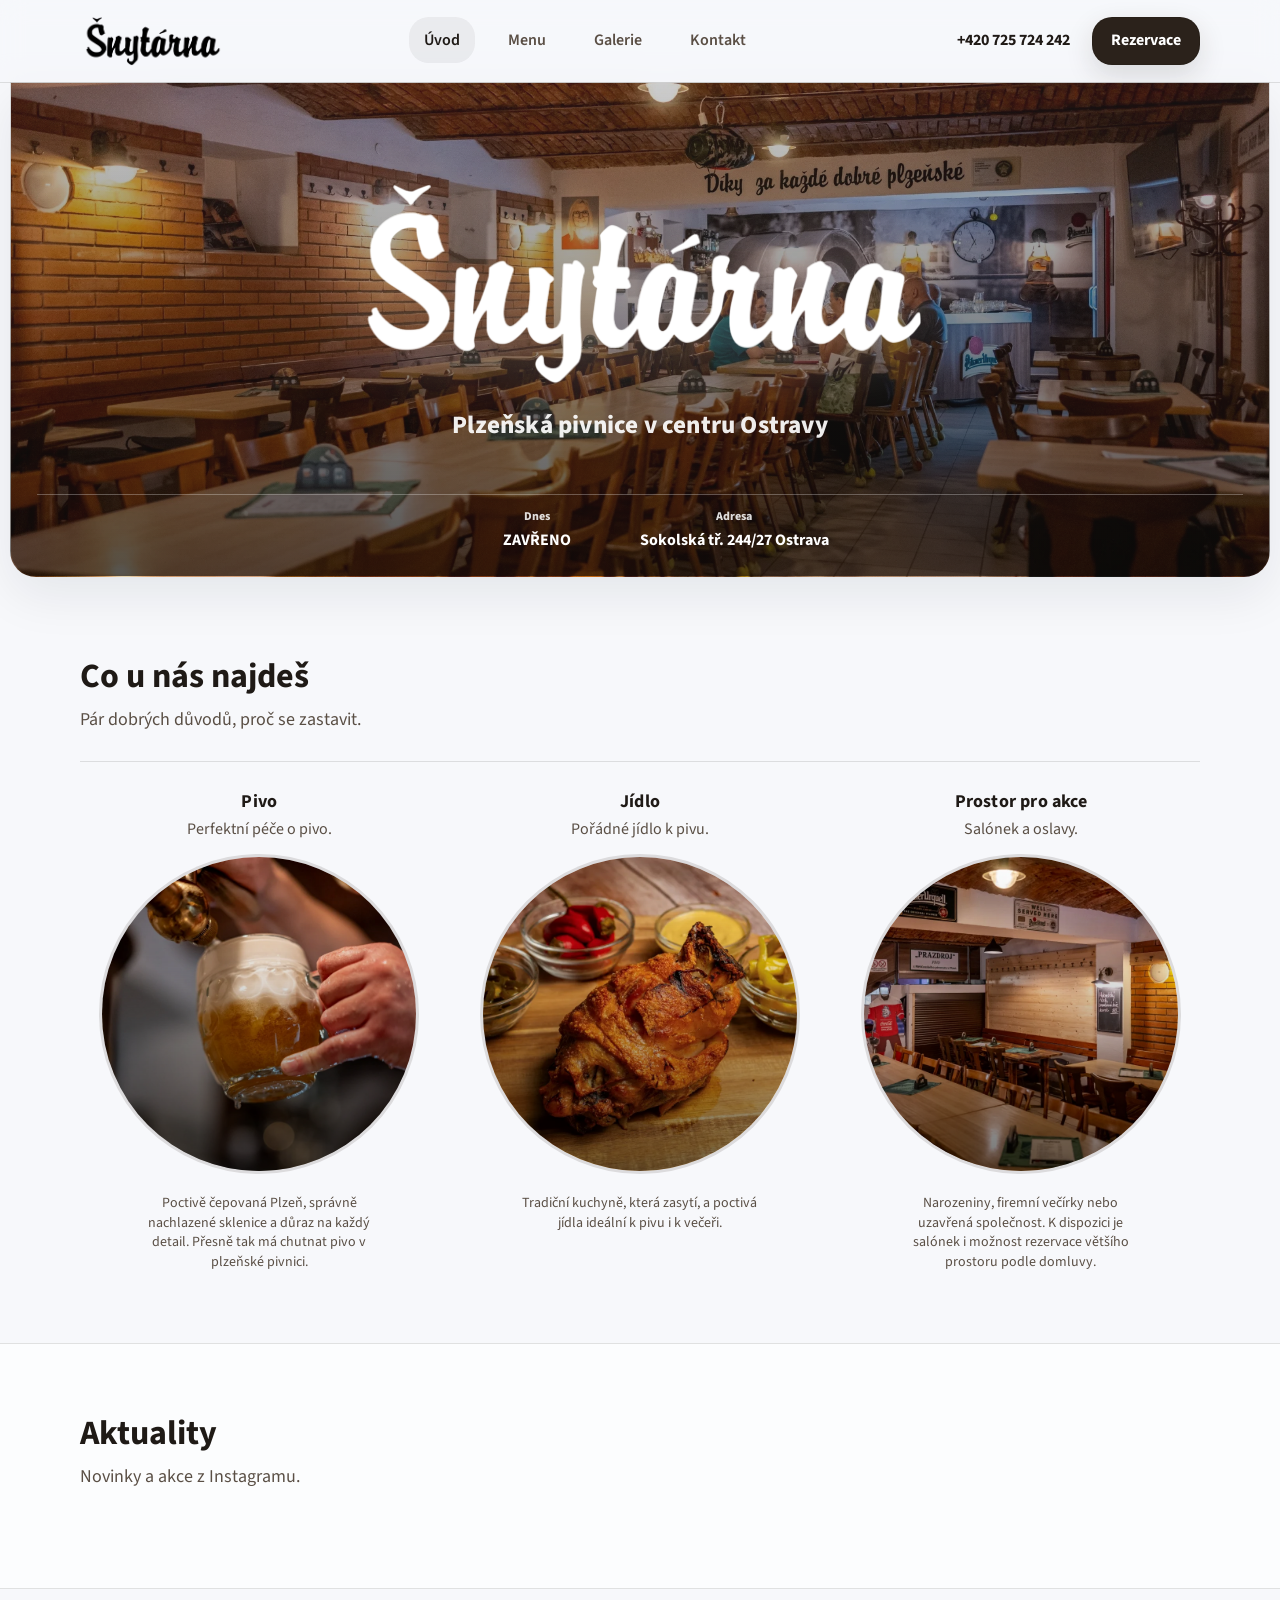
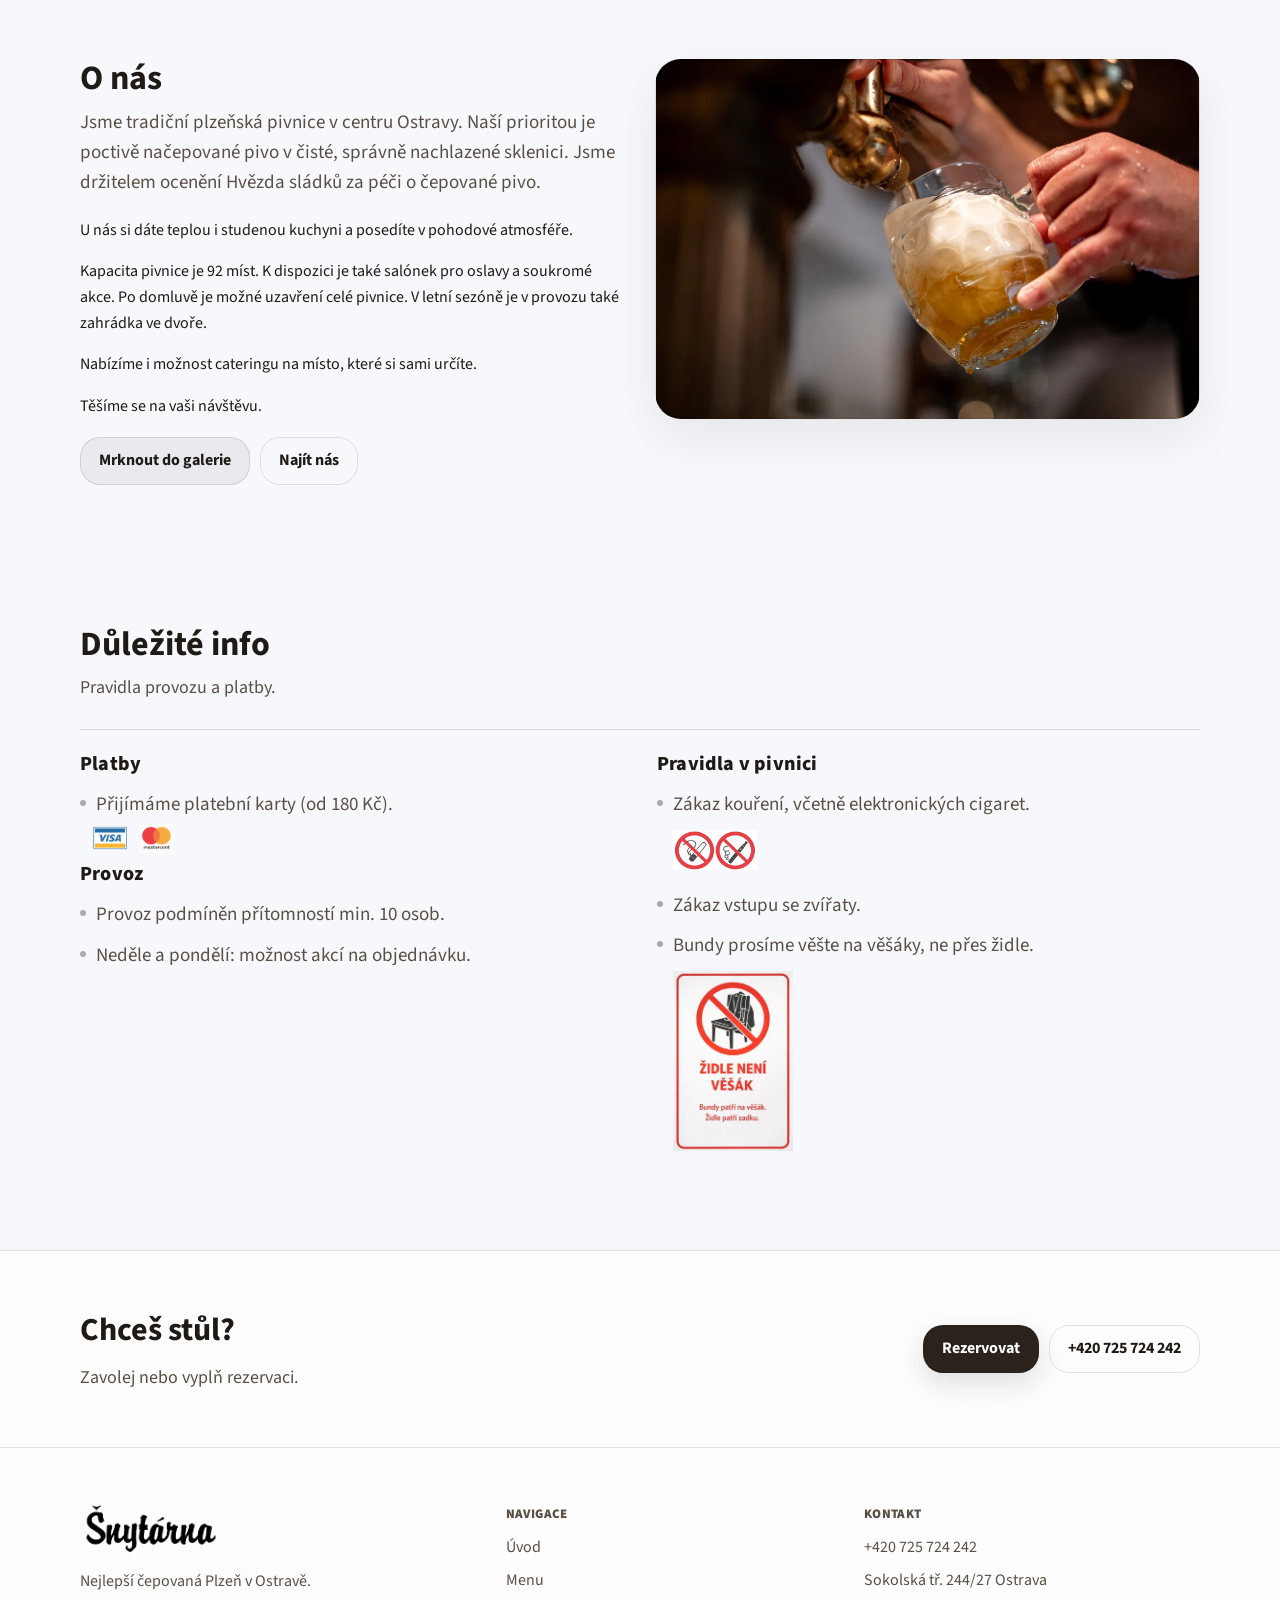
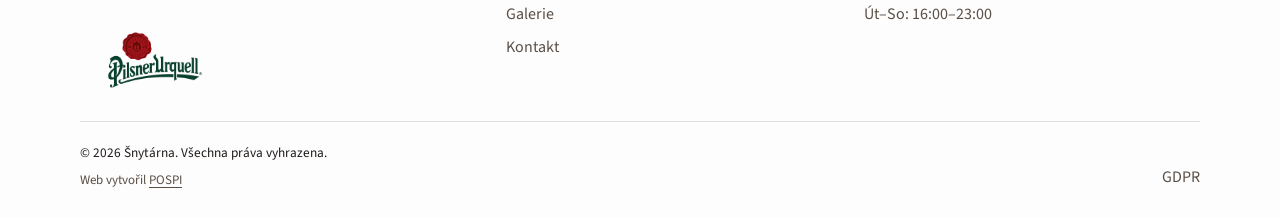
==== index.html @ 72933417 "first commit" ====
<!doctype html>
<html lang="cs">
  <head>
    <meta charset="utf-8" />
    <meta name="viewport" content="width=device-width, initial-scale=1" />

    <title>Šnytárna | Plzeňská pivnice v centru Ostravy</title>
    <meta
      name="description"
      content="Šnytárna – plzeňská pivnice v centru Ostravy. Poctivě načepovaná Plzeň, dobré jídlo, salónek a rezervace."
    />
    <meta name="author" content="Šnytárna" />
    <meta name="robots" content="index, follow" />
    <link rel="canonical" href="https://snytarna.cz/" />

    <meta property="og:type" content="website" />
    <meta property="og:locale" content="cs_CZ" />
    <meta
      property="og:title"
      content="Šnytárna | Plzeňská pivnice v centru Ostravy"
    />
    <meta
      property="og:description"
      content="Poctivě načepovaná Plzeň, dobré jídlo, salónek a rezervace. Najdeš nás v centru Ostravy."
    />
    <meta property="og:url" content="https://snytarna.cz/" />
    <meta property="og:site_name" content="Šnytárna" />
    <meta
      property="og:image"
      content="https://snytarna.cz/images/og-snytarna.jpg"
    />
    <meta property="og:image:width" content="1200" />
    <meta property="og:image:height" content="630" />
    <meta
      property="og:image:alt"
      content="Šnytárna – plzeňská pivnice v centru Ostravy"
    />

    <meta name="twitter:card" content="summary_large_image" />
    <meta
      name="twitter:title"
      content="Šnytárna | Plzeňská pivnice v centru Ostravy"
    />
    <meta
      name="twitter:description"
      content="Poctivě načepovaná Plzeň, dobré jídlo, salónek a rezervace v centru Ostravy."
    />
    <meta
      name="twitter:image"
      content="https://snytarna.cz/images/og-snytarna.jpg"
    />

    <script type="application/ld+json">
{
  "@context": "https://schema.org",
  "@type": "Restaurant",
  "name": "Šnytárna",
  "url": "https://snytarna.cz/",
  "image": "https://snytarna.cz/images/og-snytarna.jpg",
  "description": "Plzeňská pivnice v centru Ostravy. Perfektní péče o pivo, poctivá česká kuchyně a možnost rezervace.",
  "servesCuisine": ["Česká kuchyně", "Pivnice"],
  "priceRange": "$$",
  "telephone": "+420725724242",
  "address": {
    "@type": "PostalAddress",
    "streetAddress": "Sokolská třída 244/27",
    "addressLocality": "Ostrava",
    "postalCode": "702 00",
    "addressCountry": "CZ"
  },
  "geo": {
    "@type": "GeoCoordinates",
    "latitude": 49.83904393397254,
    "longitude": 18.29249892379089
  },
  "openingHoursSpecification": [
    {
      "@type": "OpeningHoursSpecification",
      "dayOfWeek": ["Tuesday","Wednesday","Thursday","Friday","Saturday"],
      "opens": "16:00",
      "closes": "23:00"
    }
  ],
  "acceptsReservations": true,
  "hasMenu": "https://snytarna.cz/menu.html",
  "sameAs": [
    "https://www.instagram.com/snytarna",
    "https://www.facebook.com/snytarna"
  ]
}
</script>


    <link rel="icon" type="image/x-icon" href="/favicon/favicon.ico" />
    <link
      rel="icon"
      type="image/png"
      sizes="16x16"
      href="/favicon/favicon-16x16.png"
    />
    <link
      rel="icon"
      type="image/png"
      sizes="32x32"
      href="/favicon/favicon-32x32.png"
    />
    <link
      rel="apple-touch-icon"
      sizes="180x180"
      href="/favicon/apple-touch-icon.png"
    />
    <link rel="manifest" href="/favicon/site.webmanifest" />

    <link
      rel="preload"
      as="image"
      href="/images/hero-768.webp"
      media="(max-width: 680px)"
      fetchpriority="high"
    />

    <link
      rel="preload"
      as="image"
      href="/images/hero-1920.webp"
      media="(min-width: 681px)"
      fetchpriority="high"
    />

    <link rel="stylesheet" href="/css/fonts.css" />
    <link rel="stylesheet" href="/css/icofont.min.css" />
    <link rel="stylesheet" href="styles.css" />
    <link rel="stylesheet" href="/css/responsive.css" />
    <script src="main.js" defer></script>
    <script src="js/opening-hours.js" defer></script>
  </head>

  <body>
    <a class="skip-link" href="#main">Přeskočit na obsah</a>

    <header class="site-header">
      <div class="container header-inner">
        <a class="brand" href="/" aria-label="Šnytárna - domů">
          <img
            src="images/snytarna-logo-nav.svg"
            alt="Šnytárna"
            loading="lazy"
            decoding="async"
          />
        </a>

        <nav class="nav" aria-label="Hlavní navigace">
          <button
            class="nav-toggle"
            type="button"
            aria-expanded="false"
            aria-controls="nav-menu"
            aria-label="Otevřít menu"
          >
            <span class="nav-toggle__bar" aria-hidden="true"></span>
            <span class="nav-toggle__bar" aria-hidden="true"></span>
            <span class="nav-toggle__bar" aria-hidden="true"></span>
          </button>

          <ul id="nav-menu" class="nav-list">
            <li>
              <a class="nav-link is-active" href="/" aria-current="page"
                >Úvod</a
              >
            </li>
            <li><a class="nav-link" href="/menu.html">Menu</a></li>
            <li><a class="nav-link" href="/galerie.html">Galerie</a></li>
            <li><a class="nav-link" href="/kontakt.html">Kontakt</a></li>
          </ul>
        </nav>
        <div class="nav-overlay" hidden></div>
        <div class="header-cta">
          <a
            class="cta-phone"
            href="tel:+420725724242"
            aria-label="Zavolat do Šnytárny"
          >
            +420 725 724 242
          </a>
          <a class="btn btn-primary" href="/kontakt.html#rezervace"
            >Rezervace</a
          >
        </div>
      </div>
    </header>

    <main id="main" class="menu-main">
      <section class="hero">
        <div class="hero-inner">
          <div class="hero-media" role="img" aria-label="Interiér Šnytárny">
            <div class="hero-card hero-card--center">
              <img
                class="hero-logo"
                src="images/logo-snytarna.svg"
                alt="Šnytárna"
                loading="eager"
                decoding="async"
              />

              <h1 class="hero-kicker hero-kicker--center">
                Plzeňská pivnice v centru Ostravy
              </h1>

              <div class="hero-meta hero-meta--center">
                <div class="meta-item">
                  <span class="meta-label">Dnes</span>
                  <span class="meta-value" id="opening-status">—</span>
                </div>
                <div class="meta-item">
                  <span class="meta-label">Adresa</span>
                  <span class="meta-value">Sokolská tř. 244/27 Ostrava</span>
                </div>
              </div>
            </div>
          </div>
        </div>
      </section>

      <section class="section">
        <div class="container">
          <div class="section-head">
            <h2 class="section-title">Co u nás najdeš</h2>
            <p class="section-desc">Pár dobrých důvodů, proč se zastavit.</p>
          </div>

          <div class="grid-3">
            <article class="feature">
              <h3 class="feature-title">Pivo</h3>
              <p class="feature-text">Perfektní péče o pivo.</p>

              <div
                class="feature-media feature-media--beer"
                role="img"
                aria-label="Pivo v Šnytárně"
              ></div>
              <p class="feature-detail">
                Poctivě čepovaná Plzeň, správně nachlazené sklenice a důraz na
                každý detail. Přesně tak má chutnat pivo v plzeňské pivnici.
              </p>
            </article>

            <article class="feature">
              <h3 class="feature-title">Jídlo</h3>
              <p class="feature-text">Pořádné jídlo k pivu.</p>

              <div
                class="feature-media feature-media--food"
                role="img"
                aria-label="Jídlo v Šnytárně"
              ></div>
              <p class="feature-detail">
                Tradiční kuchyně, která zasytí, a poctivá jídla ideální k pivu i
                k večeři.
              </p>
            </article>

            <article class="feature">
              <h3 class="feature-title">Prostor pro akce</h3>
              <p class="feature-text">Salónek a oslavy.</p>

              <div
                class="feature-media feature-media--events"
                role="img"
                aria-label="Interiér Šnytárny pro akce"
              ></div>
              <p class="feature-detail">
                Narozeniny, firemní večírky nebo uzavřená společnost. K
                dispozici je salónek i možnost rezervace většího prostoru podle
                domluvy.
              </p>
            </article>
          </div>
        </div>
      </section>

      <section class="section section-muted">
        <div class="container">
          <div class="section-head ig">
            <h2 class="section-title ig">Aktuality</h2>
            <p class="section-desc ig">Novinky a akce z Instagramu.</p>
          </div>
          <div class="social-wrap">
            <script src="https://elfsightcdn.com/platform.js" async></script>
            <div
              class="elfsight-app-2fe8c3b5-cd7c-43c2-b160-4e1067cf73a7"
              data-elfsight-app-lazy
            ></div>
          </div>
        </div>
      </section>

      <section class="section">
        <div class="container split">
          <div>
            <h2 class="section-title">O nás</h2>
            <p class="lead">
              Jsme tradiční plzeňská pivnice v centru Ostravy. Naší prioritou je
              poctivě načepované pivo v čisté, správně nachlazené sklenici. Jsme
              držitelem ocenění Hvězda sládků za péči o čepované pivo.
            </p>
            <p>
              U nás si dáte teplou i studenou kuchyni a posedíte v pohodové
              atmosféře.
            </p>
            <p>
              Kapacita pivnice je 92 míst. K dispozici je také salónek pro
              oslavy a soukromé akce. Po domluvě je možné uzavření celé pivnice.
              V letní sezóně je v provozu také zahrádka ve dvoře.
            </p>
            <p>Nabízíme i možnost cateringu na místo, které si sami určíte.</p>
            <p>Těšíme se na vaši návštěvu.</p>

            <div class="inline-actions">
              <a class="btn btn-secondary" href="/galerie.html"
                >Mrknout do galerie</a
              >
              <a class="btn btn-ghost" href="/kontakt.html">Najít nás</a>
            </div>
          </div>

          <div
            class="media-box"
            role="img"
            aria-label="Fotka výčepu nebo interiéru"
          ></div>
        </div>
      </section>

      <section class="section rules">
        <div class="container">
          <div class="section-head">
            <h2 class="section-title">Důležité info</h2>
            <p class="section-desc">Pravidla provozu a platby.</p>
          </div>

          <div class="rules-grid">
            <div class="rules-col">
              <h3 class="rules-title">Platby</h3>
              <ul class="rules-list">
                <li>Přijímáme platební karty (od 180 Kč).</li>
              </ul>
              <div class="rules-logos" aria-label="Loga">
                <img
                  src="images/visa.webp"
                  alt="Visa"
                  loading="lazy"
                  decoding="async"
                />
                <img
                  src="images/mastercard.webp"
                  alt="Mastercard"
                  loading="lazy"
                  decoding="async"
                />
              </div>
              <h3 class="rules-title">Provoz</h3>
              <ul class="rules-list">
                <li>Provoz podmíněn přítomností min. 10 osob.</li>
                <li>Neděle a pondělí: možnost akcí na objednávku.</li>
              </ul>
            </div>

            <div class="rules-col">
              <h3 class="rules-title">Pravidla v pivnici</h3>
              <ul class="rules-list">
                <li>Zákaz kouření, včetně elektronických cigaret.</li>
                <li class="koureni">
                  <img
                    src="images/koureni.webp"
                    alt="Kouření zakázáno"
                    loading="lazy"
                    decoding="async"
                  />
                </li>
                <li>Zákaz vstupu se zvířaty.</li>
                <li>Bundy prosíme věšte na věšáky, ne přes židle.</li>
                <li class="zidle">
                  <img
                    src="images/zidlevesak.webp"
                    alt="Zákaz věšení bund na židle"
                    class="zidle"
                    loading="lazy"
                    decoding="async"
                  />
                </li>
              </ul>
            </div>
          </div>
        </div>
      </section>

      <section class="cta-strip">
        <div class="container cta-inner">
          <div>
            <h2 class="cta-title">Chceš stůl?</h2>
            <p class="cta-text">Zavolej nebo vyplň rezervaci.</p>
          </div>
          <div class="cta-actions">
            <a class="btn btn-primary" href="/kontakt.html#rezervace"
              >Rezervovat</a
            >
            <a class="btn btn-ghost" href="tel:+420725724242"
              >+420 725 724 242</a
            >
          </div>
        </div>
      </section>
    </main>

    <footer class="site-footer">
  <div class="container footer-grid">
    <div>
      <img
        src="images/snytarna-logo-nav.svg"
        alt="Šnytárna logo"
        class="footer-logo"
        loading="lazy"
        decoding="async"
      />
      <p class="footer-text">Nejlepší čepovaná Plzeň v Ostravě.</p>
      <img
        src="images/pilsner.webp"
        alt="Pilsner Urquell"
        class="footer-pilsner"
        loading="lazy"
        decoding="async"
      />
    </div>

    <div>
      <h3 class="footer-title">Navigace</h3>
      <ul class="footer-links">
        <li><a href="/">Úvod</a></li>
        <li><a href="/menu.html">Menu</a></li>
        <li><a href="/galerie.html">Galerie</a></li>
        <li><a href="/kontakt.html">Kontakt</a></li>
      </ul>
    </div>

    <div>
      <h3 class="footer-title">Kontakt</h3>
      <ul class="footer-links">
        <li><a href="tel:+420725724242">+420 725 724 242</a></li>
        <li>Sokolská tř. 244/27 Ostrava</li>
        <li>Út–So: 16:00–23:00</li>
      </ul>
    </div>
  </div>

  <div class="container footer-bottom">
    <div class="footer-bottom-left">
      <small>© <span id="year"></span> Šnytárna. Všechna práva vyhrazena.</small>
      <small class="footer-credit">
        Web vytvořil
        <a href="https://pospiweb.cz" target="_blank" rel="noopener noreferrer">
          POSPI
        </a>
      </small>
    </div>
    <div class="footer-legal">
      <a href="/gdpr.html">GDPR</a>
    </div>
  </div>
</footer>

  </body>
</html>
---- css/fonts.css ----
/* =========================================================
   Source Sans 3 – local WOFF2
   ========================================================= */

/* Regular */
@font-face {
  font-family: "Source Sans 3";
  src: url("fonts/source-sans-3/SourceSans3-Regular.woff2") format("woff2");
  font-weight: 400;
  font-style: normal;
  font-display: swap;
}

/* Italic (regular italic) */
@font-face {
  font-family: "Source Sans 3";
  src: url("fonts/source-sans-3/SourceSans3-Italic.woff2") format("woff2");
  font-weight: 400;
  font-style: italic;
  font-display: swap;
}

/* Medium */
@font-face {
  font-family: "Source Sans 3";
  src: url("fonts/source-sans-3/SourceSans3-Medium.woff2") format("woff2");
  font-weight: 500;
  font-style: normal;
  font-display: swap;
}

/* SemiBold */
@font-face {
  font-family: "Source Sans 3";
  src: url("fonts/source-sans-3/SourceSans3-SemiBold.woff2") format("woff2");
  font-weight: 600;
  font-style: normal;
  font-display: swap;
}

/* Bold */
@font-face {
  font-family: "Source Sans 3";
  src: url("fonts/source-sans-3/SourceSans3-Bold.woff2") format("woff2");
  font-weight: 700;
  font-style: normal;
  font-display: swap;
}

/* ExtraBold */
@font-face {
  font-family: "Source Sans 3";
  src: url("fonts/source-sans-3/SourceSans3-ExtraBold.woff2") format("woff2");
  font-weight: 800;
  font-style: normal;
  font-display: swap;
}

/* Black */
@font-face {
  font-family: "Source Sans 3";
  src: url("fonts/source-sans-3/SourceSans3-Black.woff2") format("woff2");
  font-weight: 900;
  font-style: normal;
  font-display: swap;
}
---- styles.css ----
:root {
    --bg: #f7f8fb;
    --panel: #ffffff;
    --muted: #eef1f6;
    --text: #1f1a16;
    --subtext: #5a4f45;
    --line: rgba(31, 26, 22, .12);

    --accent: #2b221b;
    --accent-2: #b8832f;

    --radius: 18px;
    --radius-lg: 26px;

    --container: 1120px;
    --header-height: 82px;

    --shadow-soft: 0 18px 50px rgba(15, 23, 42, .08);
    --shadow-tiny: 0 10px 28px rgba(15, 23, 42, .06);

    --font-base: "Source Sans 3", system-ui, -apple-system, BlinkMacSystemFont, "Segoe UI", sans-serif;
}

* {
    box-sizing: border-box;
}

html, body {
    height: 100%;
}

html {
    scroll-padding-top: var(--header-height);
}

body {
    margin: 0;
    font-family: var(--font-base);

    background:

        var(--bg);
    color: var(--text);
    line-height: 1.6;
    padding-top: var(--header-height);
}

a {
    color: inherit;
    text-decoration: none;
}

a:hover {
    opacity: .9;
}

.container {
    width: min(var(--container), calc(100% - 40px));
    margin: 0 auto;
}

.skip-link {
    position: absolute;
    left: -999px;
    top: 10px;
    background: #fff;
    color: #000;
    padding: 8px 12px;
    border-radius: 10px;
    z-index: 999;
}

.skip-link:focus {
    left: 10px;
}


.site-header {
    position: fixed;
    top: 0;
    left: 0;
    right: 0;
    z-index: 50;
    background: rgba(247, 248, 251, .78);
    -webkit-backdrop-filter: blur(12px);
    backdrop-filter: blur(12px);
    border-bottom: 1px solid var(--line);
    transition: transform 520ms ease, box-shadow 520ms ease;
}

.site-header.is-hidden {
    transform: translateY(-100%);
}

.header-inner {
    display: flex;
    align-items: center;
    justify-content: space-between;
    padding: 16px 0;
    gap: 14px;
}

.brand {
    height: 50px;
    width: 144px;

}

.brand img {
    width: auto;
    height: 50px;
}

.nav {
    position: relative;
    display: flex;
    align-items: center;
    gap: 12px;
}

.nav-toggle {
    display: none;
    background: none;
    color: var(--text);
    border: none;
    padding: 8px;
    width: 42px;
    height: 42px;
    border-radius: 20px;
    align-items: center;
    justify-content: center;
    gap: 5px;
    flex-direction: column;
    cursor: pointer;
}

.nav-toggle__bar {
    width: 22px;
    height: 2px;
    background: var(--text);
    border-radius: 999px;
    display: block;
    transition: transform .2s ease, opacity .2s ease;
}


.nav-toggle[aria-expanded="true"] .nav-toggle__bar:nth-child(1) {
    transform: translateY(7px) rotate(45deg);
}

.nav-toggle[aria-expanded="true"] .nav-toggle__bar:nth-child(2) {
    opacity: 0;
}

.nav-toggle[aria-expanded="true"] .nav-toggle__bar:nth-child(3) {
    transform: translateY(-7px) rotate(-45deg);
}

.nav-list {
    display: flex;
    align-items: center;
    gap: 18px;
    list-style: none;
    padding: 0;
    margin: 0;
}

.nav-link {
    color: var(--subtext);
    font-weight: 600;
    padding: 12px 15px;
    border-radius: 20px;
    transition: all 0.3s ease-in-out;
}

.nav-link:hover {
    background: rgba(31, 26, 22, .05);
}

.nav-link.is-active {
    color: var(--text);
    background: rgba(31, 26, 22, .06);
}

.header-cta {
    display: flex;
    align-items: center;
    gap: 10px;
}

.cta-phone {
    font-weight: 700;
    padding: 10px 12px;
    color: var(--text);
}


.btn {
    display: inline-flex;
    align-items: center;
    justify-content: center;
    border-radius: 20px;
    padding: 10px 18px;
    font-weight: 700;
    border: 1px solid var(--line);
    background: rgba(255, 255, 255, .75);
}

.btn-primary {
    background: var(--accent);
    color: #fff;
    border-color: rgba(31, 26, 22, .22);
    box-shadow: 0 10px 28px rgba(31, 26, 22, .14);
    transition: all 0.2s ease-in-out;
    font-weight: 700;
}

.btn-primary:hover {
    background: #211a14;
}

.btn-secondary {
    background: rgba(15, 23, 42, .06);
}

.btn-ghost {
    background: transparent;
}

.nav-link:focus-visible,
.btn:focus-visible,
.nav-toggle:focus-visible,
.cta-phone:focus-visible {
    outline: 2px solid var(--accent);
    outline-offset: 2px;
    box-shadow: 0 0 0 4px rgba(184, 131, 47, .22);
}

.cta-phone:focus-visible {
    border-radius: 10px;
}


.hero {
    padding: 0px 10px 10px;
    max-width: 1920px;
    margin: auto;
}

.hero-inner {
    display: grid;
    grid-template-columns: 1fr;
    gap: 18px;
}

.hero-media {
    border-radius: 0 0 var(--radius-lg) var(--radius-lg);
    border: 1px solid var(--line);
    background:
        linear-gradient(to bottom, rgba(255, 255, 255, .08), rgba(31, 26, 22, .55)),
        image-set(
            url("images/hero-1920.webp") type("image/webp"),
            url("images/hero-1920.jpg") type("image/jpeg")
        ) center/cover no-repeat;
    min-height: clamp(360px, 55vh, 520px);
    box-shadow: var(--shadow-soft);
    overflow: hidden;
    position: relative;
}

.hero-media::before {
    content: "";
    position: absolute;
    inset: 0;
    background: linear-gradient(to bottom,
            rgba(0, 0, 0, .20),
            rgba(0, 0, 0, .35));
    pointer-events: none;
}


.hero-card--center {
    position: absolute;
    inset: 0;
    display: grid;
    place-content: center;
    text-align: center;
    padding: 26px;
    max-width: none;

    color: #fff;
}


.hero-logo {
    width: min(600px, 80vw);
    height: auto;
    margin: 0 auto 18px;
    filter: drop-shadow(0 16px 34px rgba(255, 255, 255, 0.266));
}


.hero-kicker--center {
    margin: 0;
    margin-bottom: 35px;
    font-size: 25px;
    font-weight: 800;
    letter-spacing: .2px;
    opacity: .92;
}


.hero-meta--center {
    position: absolute;
    left: 26px;
    right: 26px;
    bottom: 22px;

    display: flex;
    justify-content: center;
    gap: 18px;
    flex-wrap: wrap;

    border-top: 1px solid rgba(255, 255, 255, .28);
    padding-top: 12px;
}


.hero-meta--center .meta-item {
    min-width: 170px;
    text-align: center;
}

.meta-item {
    display: grid;
    gap: 2px;
}

.meta-label {
    font-size: 12px;
    font-weight: 800;
    opacity: .85;
}

.meta-value {
    font-weight: 700;
}


.section {
    padding: 70px 0;
}

.section-muted {
    background: rgba(255, 255, 255, .7);
    border-top: 1px solid var(--line);
    border-bottom: 1px solid var(--line);
}

.section-head {
    margin-bottom: 26px;
    max-width: 72ch;
}

.section-title {
    margin: 0 0 10px;
    font-size: 34px;
    line-height: 1.15;
}

.section-desc {
    margin: 0;
    color: var(--subtext);
    font-size: 18px;
}


.grid-3 {
    display: grid;
    grid-template-columns: repeat(3, 1fr);
    gap: 22px;
    padding-top: 8px;
    border-top: 1px solid var(--line);
}

.feature {
    padding-top: 18px;
}

.feature-title {
    margin: 0;
    font-size: 18px;
    letter-spacing: .2px;
    text-align: center;
}

.feature-text {
    margin: 0 auto;
    color: var(--subtext);
    font-size: 16px;
    max-width: 34ch;
    text-align: center;
}

.feature-media--beer {
    --img: url("/images/pece-nahled.webp");
}

.feature-media--food {
    --img: url("/images/koleno-nahled.webp");
}

.feature-media--events {
    --img: url("/images/zadni-nahled.webp");
}


.feature-media {
    position: relative;
    aspect-ratio: 1 / 1;

    width: 100%;
    max-width: 320px;
    margin: auto;

    border-radius: 999px;
    overflow: hidden;

    border: 3px solid rgba(31, 26, 22, .14);
    background: rgba(255, 255, 255, .55);
    margin-top: 12px;
}


.feature-media::before {
    content: "";
    position: absolute;
    inset: 0;
    background-image: var(--img);
    background-size: cover;
    background-position: center;
    transform: scale(1);
    transition: transform 320ms ease;
    will-change: transform;
}


.feature-media::after {
    content: "";
    position: absolute;
    inset: 0;
    background: linear-gradient(to top,
            rgba(0, 0, 0, .55),
            rgba(0, 0, 0, .10) 65%,
            rgba(0, 0, 0, 0));
    pointer-events: none;
}


.feature-media:hover {
    opacity: 1;
}


.feature-detail {
    max-width: 240px;
    margin: 20px auto 0;
    font-size: 14px;
    line-height: 1.4;
    color: var(--subtext);
    text-align: center;
}


.feature:hover .feature-media::before {
    transform: scale(1.08);
}


.feature:focus-within .feature-media::before {
    transform: scale(1.08);
}





.social-wrap {
    max-width: 860px;

    margin: 22px auto 0;
}


.split {
    display: grid;
    grid-template-columns: 1fr 1fr;
    gap: 30px;
    align-items: start;
}

.lead {
    color: var(--subtext);
    font-size: 19px;
    margin-top: 10px;
}

.inline-actions {
    display: flex;
    gap: 10px;
    flex-wrap: wrap;
    margin-top: 18px;
}

.media-box {
    border-radius: var(--radius-lg);
    border: 1px solid var(--line);
    background:

        url("images/cepovani-onas.webp") center/cover no-repeat;
    min-height: 360px;
    box-shadow: var(--shadow-soft);
}


/* =========================
   RULES / IMPORTANT INFO
========================= */

.rules .section-head {
    max-width: 72ch;
}

.rules-grid {
    display: grid;
    grid-template-columns: 1fr 1fr;
    gap: 34px;
    padding-top: 18px;
    border-top: 1px solid var(--line);
}

.rules-title {
    margin: 0 0 10px;
    font-size: 20px;
    font-weight: 800;
    letter-spacing: .2px;
}

.rules-list {
    list-style: none;
    padding: 0;
    margin: 0 0 18px;
    display: grid;
    gap: 10px;
}

.rules-list li {
    color: var(--subtext);
    line-height: 1.6;
    padding-left: 16px;
    position: relative;
    font-size: 19px;
}

.rules-list li::before {
    content: "";
    width: 6px;
    height: 6px;
    border-radius: 999px;
    background: rgba(31, 26, 22, .35);
    position: absolute;
    left: 0;
    top: 10px;
}

.rules-logos {
    display: flex;
    gap: 10px;
    align-items: center;
    flex-wrap: wrap;
    margin-top: -20px;
    margin-left: 10px;
}

.rules-logos img {
    height: 40px;
    width: auto;
    opacity: .85;
}

.rules-list li.koureni::before,
.rules-list li.zidle::before {
    content: none;
}

.koureni img {
    height: 40px;
    width: auto;
    opacity: .85;
}

.zidle img {
    height: 180px;
    width: auto;
    opacity: .85;
}


.cta-strip {
    padding: 54px 0;
    border-top: 1px solid var(--line);
    background: rgba(255, 255, 255, .75);
}

.cta-inner {
    display: flex;
    align-items: center;
    justify-content: space-between;
    gap: 16px;
    flex-wrap: wrap;
}

.cta-title {
    margin: 0 0 8px;
    font-size: 32px;
}

.cta-text {
    margin: 0;
    color: var(--subtext);
    font-size: 18px;
}

.cta-actions {
    display: flex;
    gap: 10px;
    flex-wrap: wrap;
}


.site-footer {
    padding: 56px 0 28px;
    border-top: 1px solid var(--line);
    background: rgba(255, 255, 255, .75);
}

.footer-grid {
    display: grid;
    grid-template-columns: 1.2fr 1fr 1fr;
    gap: 22px;
}

.footer-text {
    margin: 8px 0 0;
    color: var(--subtext);
}

.footer-logo {
    width: 140px;
    height: auto;
}

.footer-pilsner {
    width: 150px;
    height: auto;
    margin-top: 12px;
}

.footer-title {
    margin: 0 0 10px;
    font-size: 13px;
    color: var(--subtext);
    font-weight: 900;
    letter-spacing: .4px;
    text-transform: uppercase;
}

.footer-links {
    list-style: none;
    padding: 0;
    margin: 0;
    display: grid;
    gap: 8px;
    color: var(--subtext);
}

.footer-links a {
    color: var(--subtext);
}

.footer-links a:hover {
    color: var(--text);
}

.footer-bottom {
    display: flex;
    justify-content: space-between;
    align-items: flex-end;
    gap: 16px;
    flex-wrap: wrap;
    border-top: 1px solid var(--line);
    padding-top: 20px;
}

.footer-bottom-left {
    display: flex;
    flex-direction: column;
    gap: 6px;
}

.footer-credit {
    font-size: 13px;
    color: var(--subtext);
}

.footer-credit a {
    color: var(--subtext);
    text-decoration: underline;
    text-underline-offset: 3px;
    transition: all 0.2s ease-in-out;
}

.footer-credit a:hover {
    color: var(--text);
    text-decoration: dotted underline;
}

.footer-legal {
    display: flex;
    gap: 12px;
}

.footer-legal a {
    color: var(--subtext);
}

/* =========================
   MENU PAGE (layout)
========================= */

.menu-hero {
    padding: 44px 0 10px;
}

.menu-kicker {
    margin: 0 0 10px;
    color: var(--subtext);
    font-weight: 600;
}

.menu-title {
    margin: 0;
    font-size: clamp(42px, 5vw, 64px);
    line-height: 1.05;
    color: var(--text);
    letter-spacing: -0.02em;

}


.menu-section {
    padding: 44px 0;
}

.menu-section-head {
    margin-bottom: 18px;
    padding-bottom: 12px;
    border-bottom: 1px solid var(--line);
}

.menu-section-title {
    margin: 0;
    font-size: 28px;
    line-height: 1.15;
}


.food-grid {
    display: grid;
    grid-template-columns: repeat(2, minmax(0, 1fr));
    gap: 18px 28px;
    margin-top: 18px;
}

.food-item {
    display: grid;
    grid-template-columns: 80px 1fr;
    gap: 14px;
    align-items: start;
    padding: 10px 0;
    border-bottom: 1px dashed rgba(15, 23, 42, .18);
}

.food-item--no-thumb {
    grid-template-columns: 1fr;
}

.food-item--no-thumb .food-topline {
    grid-template-columns: auto 1fr auto;
}

.food-thumb {
    width: 80px;
    height: 80px;
    border-radius: 999px;
    object-fit: cover;
    border: 1px solid var(--line);
    background: rgba(15, 23, 42, .06);
}

.food-topline {
    display: grid;
    grid-template-columns: auto 1fr auto;
    gap: 8px 12px;
    align-items: start;
}

.food-text {
    min-width: 0;
}

.food-title {
    margin: 0;
    font-size: 16px;
    font-weight: 700;
    line-height: 1.25;
}

.food-ings {
    margin: 4px 0 0;
    font-size: 14px;
    line-height: 1.35;
    color: var(--subtext);
    font-style: italic;
}

.food-weight {
    color: var(--subtext);
    font-weight: 500;
    white-space: nowrap;
}

.food-price {
    font-weight: 800;
    white-space: nowrap;
}

.food-price,
.drink-price {
    color: var(--accent);
}


.drink-list {
    list-style: none;
    padding: 0;
    margin: 18px 0 0;
    display: grid;
    gap: 10px;
}

.drink-row {
    display: flex;
    justify-content: space-between;
    align-items: baseline;
    gap: 12px;
    padding: 10px 0;
    border-bottom: 1px dashed rgba(15, 23, 42, .18);
}

.drink-name {
    font-weight: 600;
    min-width: 0;
}

.drink-price {
    font-weight: 800;
    white-space: nowrap;
}

/* =========================
   CONTACT PAGE
========================= */

.contact-hero {
    padding: 56px 0 26px;
}

.contact-kicker {
    margin: 0 0 10px;
    color: var(--subtext);
    font-weight: 600;
}

.contact-page-title {
    margin: 0;
    font-size: clamp(40px, 5vw, 64px);
    line-height: 1.05;
    letter-spacing: -0.02em;
}

.contact-quick {
    margin-top: 16px;
    display: flex;
    gap: 12px;
    flex-wrap: wrap;
    align-items: center;
    color: var(--subtext);
}

.contact-quick-link {
    color: var(--text);
    text-decoration: underline;
    text-underline-offset: 3px;
    text-decoration-thickness: 1px;
}

.contact-sep {
    opacity: .6;
}

.contact-main {
    padding: 26px 0 56px;
}

.contact-grid {
    display: flex;
    justify-content: center;
    align-items: flex-start;
    gap: 70px;

    flex-wrap: wrap;

}


.contact-block {
    padding-top: 10px;
    flex: 0 1 520px;

    max-width: 520px;
}

.contact-h2 {
    margin: 0;
    font-size: 26px;
    line-height: 1.2;
    letter-spacing: -0.01em;
    font-weight: 700;
}

.contact-h2--center {
    text-align: center;
}

.contact-rule {
    height: 1px;
    width: 100%;
    background: var(--line);
    margin: 14px 0 18px;
}

.hours-list {
    margin: 0;
    padding: 0;
    max-width: 480px;
}

.hours-row {
    display: grid;
    grid-template-columns: 1fr auto;
    gap: 14px;
    padding: 10px 0;
    border-bottom: 1px dashed rgba(31, 26, 22, .14);
}

.hours-row dt {
    font-weight: 600;
    color: var(--text);
}

.hours-row dd {
    margin: 0;
    font-weight: 700;
    color: var(--text);
    white-space: nowrap;
}

.hours-note {
    font-weight: 600;
    color: var(--subtext);
    white-space: normal;
}

.contact-muted {
    margin: 14px 0 0;
    color: var(--subtext);
}

.contact-lines p {
    margin: 0 0 10px;
    color: var(--text);
}

.contact-link {
    color: var(--text);
    text-decoration: underline;
    text-underline-offset: 3px;
    text-decoration-thickness: 1px;
}

.contact-actions {
    display: flex;
    gap: 10px;
    flex-wrap: wrap;
    margin-top: 16px;
}

.contact-social {
    margin-top: 16px;
    display: flex;
    gap: 18px;
    flex-wrap: wrap;
    align-items: center;
}

.social-link {
    display: inline-flex;
    align-items: center;
    gap: 6px;
    color: var(--subtext);
    text-decoration: none;
    font-size: 15px;
}

.social-link i {
    font-size: 17px;
    line-height: 1;
}

.social-link:hover {
    color: var(--text);
}


.reservation-section {
    padding: 70px 0;
    border-top: 1px solid var(--line);
}

.contact-subtitle {
    margin: 10px auto 0;
    max-width: 70ch;
    text-align: center;
    color: var(--subtext);
}

.reservation-form {
    margin-top: 26px;
}

.form-grid {
    display: grid;
    grid-template-columns: repeat(2, minmax(0, 1fr));
    gap: 16px 18px;
    padding-top: 18px;
    border-top: 1px solid var(--line);
}

.field {
    display: grid;
    gap: 8px;
    min-width: 0;
}

.field--span {
    grid-column: 1 / -1;
}

.field label {
    font-weight: 600;
    color: var(--text);
}

.field input,
.field textarea,
.field select {
    width: 100%;
    font: inherit;
    color: var(--text);
    padding: 12px 12px;
    border-radius: 14px;
    border: 1px solid rgba(31, 26, 22, .18);
    background: rgba(255, 255, 255, .75);
    outline: none;
}

.field input[type="date"] {
    width: 100%;
    max-width: 100%;
    box-sizing: border-box;

    /* iOS/Safari: donuť ho být “textovější” */
    -webkit-appearance: none;
    appearance: none;

    /* zarovná výšku s ostatními */
    height: 50px;
    line-height: 1.2;

    /* aby se vnitřní UI nerozjelo */
    padding-right: 12px;
}

.field textarea {
    resize: vertical;
    min-height: 110px;
}

.field input:focus,
.field textarea:focus,
.field select:focus {
    border-color: rgba(31, 26, 22, .35);
    box-shadow: 0 0 0 4px rgba(184, 131, 47, .12);
}

.field select {
    -webkit-appearance: none;
    -moz-appearance: none;
    appearance: none;

    background-image:
        linear-gradient(45deg, transparent 50%, rgba(31, 26, 22, .6) 50%),
        linear-gradient(135deg, rgba(31, 26, 22, .6) 50%, transparent 50%);
    background-position:
        calc(100% - 18px) calc(50% - 3px),
        calc(100% - 13px) calc(50% - 3px);
    background-size: 5px 5px;
    background-repeat: no-repeat;

    cursor: pointer;
}

.field select:disabled,
.field select option:disabled {
    color: var(--subtext);
}

.field select option[value=""] {
    color: var(--subtext);
}


.hp {
    position: absolute;
    left: -9999px;
    width: 1px;
    height: 1px;
    overflow: hidden;
}

.form-actions {
    display: flex;
    gap: 10px;
    flex-wrap: wrap;
    margin-top: 18px;
    align-items: stretch;
    font-size: 15px;
}

.btn#reservationSubmit {
    cursor: pointer;
}

.form-footnote {
    margin: 14px 0 0;
    color: var(--subtext);
    font-size: 14px;
}

.form-message {
    margin: 14px 0 0;
    padding: 10px 12px;
    border-radius: 12px;
    font-weight: 600;
}

.form-message--error {
    background: rgba(180, 35, 24, .08);
    border: 1px solid rgba(180, 35, 24, .18);
}

.form-message--success {
    background: rgba(20, 120, 60, .08);
    border: 1px solid rgba(20, 120, 60, .18);
}



.map-section {
    padding: 56px 0 0;
    border-top: 1px solid var(--line);
}

.map-head {
    padding-bottom: 18px;
}

.map-embed {
    border-top: 1px solid var(--line);
}

.map-embed iframe {
    width: 100%;
    height: 420px;
    border: 0;
    display: block;
}



/* =========================
   GALLERY
========================= */

.gallery-hero {
    padding: 56px 0 22px;
}

.gallery-kicker {
    margin: 0 0 10px;
    color: var(--subtext);
    font-weight: 600;
}

.gallery-title {
    margin: 0;
    font-size: clamp(40px, 5vw, 64px);
    line-height: 1.05;
    letter-spacing: -0.02em;
}

.gallery-lead {
    margin: 14px 0 0;
    max-width: 70ch;
    color: var(--subtext);
    line-height: 1.65;
}

.gallery-section {
    padding: 22px 0 70px;
}


.gallery-masonry {
    column-count: 3;
    column-gap: 18px;
}


.g-item {
    width: 100%;
    display: inline-block;
    margin: 0 0 18px;
    padding: 0;
    border: none;
    background: transparent;
    cursor: pointer;
}

.g-item img {
    width: 100%;
    height: auto;
    display: block;
    border-radius: 18px;
    border: 1px solid rgba(31, 26, 22, .10);
    box-shadow: 0 12px 30px rgba(0, 0, 0, .06);
    transition: transform 280ms ease, box-shadow 280ms ease;
}

.g-item:hover img {
    transform: scale(1.01);
    box-shadow: 0 18px 50px rgba(0, 0, 0, .10);
}

.gallery-cta {
    margin-top: 34px;
    padding-top: 26px;
    border-top: 1px solid var(--line);
    text-align: center;
}

.gallery-cta-text {
    margin: 0;
    color: var(--text);
    font-weight: 600;
}

.gallery-cta-actions {
    margin-top: 14px;
    display: flex;
    gap: 10px;
    justify-content: center;
    flex-wrap: wrap;
}

/* =========================
   LIGHTBOX
========================= */

.lightbox {
    position: fixed;
    inset: 0;
    background: rgba(31, 26, 22, .72);
    -webkit-backdrop-filter: blur(6px);
    backdrop-filter: blur(6px);
    display: none;
    place-items: center;
    z-index: 2000;
    padding: 18px;
}

.lightbox.is-open {
    display: grid;
}

.lb-img {
    max-width: min(1100px, 92vw);
    max-height: 86vh;
    border-radius: 18px;
    box-shadow: 0 24px 80px rgba(0, 0, 0, .35);
    border: 1px solid rgba(255, 255, 255, .12);
}

.lb-close,
.lb-prev,
.lb-next {
    position: absolute;
    border: none;
    background: rgba(255, 255, 255, .10);
    color: #fff;
    width: 44px;
    height: 44px;
    border-radius: 999px;
    cursor: pointer;
    display: grid;
    place-items: center;
    font-size: 26px;
    line-height: 1;
    transition: background .2s ease, transform .2s ease;
}

.lb-close:hover,
.lb-prev:hover,
.lb-next:hover {
    background: rgba(255, 255, 255, .18);
    transform: scale(1.03);
}

.lb-close {
    top: 16px;
    right: 16px;
    font-size: 30px;
}

.lb-prev {
    left: 16px;
    top: 50%;
    transform: translateY(-50%);
}

.lb-next {
    right: 16px;
    top: 50%;
    transform: translateY(-50%);
}

/* ===== 404 PAGE ===== */

.error-page{
  display: flex;
  min-height: 100vh;
  background: linear-gradient(
    to bottom,
    rgba(255,255,255,.05),
    rgba(31,26,22,.05)
  );
}

.error-404{
  flex: 1;
  display: flex;
  align-items: center;
  justify-content: center;
  padding: 40px 20px;
  text-align: center;
}

.error-inner{
  max-width: 720px;
}

.error-code{
  font-size: clamp(80px, 14vw, 160px);
  font-weight: 900;
  letter-spacing: -0.03em;
  color: rgba(31,26,22,.08);
  line-height: 1;
  margin-bottom: 10px;
}

.error-title{
  font-size: clamp(28px, 5vw, 40px);
  margin-bottom: 16px;
}

.error-text{
  font-size: 18px;
  color: var(--subtext);
  margin-bottom: 28px;
  line-height: 1.6;
}

.error-actions{
  display: flex;
  justify-content: center;
  gap: 14px;
  flex-wrap: wrap;
}

/* GDPR / legal page  */

.legal {
  padding: 44px 0 64px;
}

.legal-container {
  max-width: 980px;
}

.legal-head {
  margin-bottom: 26px;
}

.legal-kicker {
  margin: 0 0 10px;
  color: var(--subtext);
  font-weight: 700;
  letter-spacing: 0.02em;
  text-transform: uppercase;
  font-size: 13px;
}

.legal-title {
  margin: 0;
  font-size: clamp(34px, 3.6vw, 56px);
  line-height: 1.05;
  letter-spacing: -0.03em;
}

.legal-lead {
  margin: 12px 0 0;
  max-width: 70ch;
  color: var(--subtext);
  font-size: 17px;
  line-height: 1.7;
}

.legal-card {
  margin-top: 16px;
  padding: 18px 18px;
  border-radius: 18px;
  border: 1px solid var(--line);
  background: rgba(255, 255, 255, 0.7);
  box-shadow: var(--shadow-tiny);
}

.legal-card h2 {
  margin: 0 0 10px;
  font-size: 20px;
  letter-spacing: -0.01em;
}

.legal-card p {
  margin: 10px 0;
  color: var(--text);
  line-height: 1.75;
}

.legal-list {
  margin: 10px 0 0;
  padding-left: 18px;
}

.legal-list li {
  margin: 6px 0;
  color: var(--text);
  line-height: 1.7;
}

.legal-note {
  color: var(--subtext);
  font-size: 15px;
}

.legal-foot {
  margin-top: 26px;
  padding-top: 18px;
  border-top: 1px solid var(--line);
  display: flex;
  justify-content: space-between;
  gap: 14px;
  flex-wrap: wrap;
  align-items: center;
}

.legal-back {
  color: var(--text);
  text-decoration: underline;
  text-underline-offset: 3px;
  text-decoration-thickness: 1px;
  font-weight: 700;
}

.legal-updated {
  margin: 0;
  color: var(--subtext);
  font-size: 14px;
}
---- css/responsive.css ----
@media (max-width: 980px) {
    .container {
        width: min(var(--container), calc(100% - 64px));
    }

    .rules-grid {
        grid-template-columns: 1fr;
        gap: 22px;
    }

    .grid-3 {
        grid-template-columns: repeat(2, 1fr);
        gap: 22px;
    }

    .split {
        grid-template-columns: 1fr;
    }

    .footer-grid {
        grid-template-columns: repeat(2, 1fr);
    }

    .contact-grid {
        gap: 34px;
    }

    .contact-block {
        flex-basis: 100%;
        max-width: 680px;

    }

    .gallery-masonry {
        column-count: 2;
    }
}

@media (max-width: 900px) {
    .nav-toggle {
        display: inline-flex;
    }

    .nav-list {
        position: fixed;
        top: var(--header-height);
        left: 50%;
        transform: translateX(-50%) translateY(-10px);
        opacity: 0;
        pointer-events: none;
        display: block;
        width: min(360px, calc(100vw - 32px));
        padding: 12px;
        border-radius: 18px;
        border: 1px solid var(--line);
        background: rgba(255, 255, 255, .96);
        box-shadow: 0 18px 50px rgba(0, 0, 0, .14);
        text-align: center;
        z-index: 999;

        transition: opacity .18s ease, transform .18s ease;
    }

    .nav-list.is-open {
        opacity: 1;
        pointer-events: auto;
        transform: translateX(-50%) translateY(0);
        display: block;
    }

    .nav-overlay {
        position: fixed;
        inset: 0;
        background: rgba(31, 26, 22, .30);
        z-index: 998;
    }

    .nav-overlay[hidden] {
        display: none;
    }


    .nav-link {
        display: block;
        padding: 12px 14px;
        border-radius: 12px;
    }

    .nav-link:hover {
        background: rgba(31, 26, 22, .06);
    }

    .nav-link.is-active {
        background: rgba(31, 26, 22, .10);
        border: 1px solid rgba(31, 26, 22, .14);
    }

    .food-grid {
        grid-template-columns: 1fr;
    }

    .social-wrap {
        max-width: 100%;
        border-radius: 16px;
    }
}

@media (max-width: 680px) {
    :root {
        --header-height: 72px;
    }

    .container {
        width: min(var(--container), calc(100% - 36px));
    }



    .hero-meta--center {
        left: 18px;
        right: 18px;
        bottom: 16px;
    }

    .hero-meta--center .meta-item {
        min-width: 140px;
    }

    .header-cta {
        display: none;
    }

    .grid-3 {
        grid-template-columns: 1fr;

        justify-items: center;

    }

    .grid-3 .feature {
        width: min(420px, 70vw);

    }

    .feature-media__overlay {
        font-size: 16px;
    }

    .social-wrap {
        max-width: 350px;
    }

    .footer-grid {
        grid-template-columns: 1fr;
    }

    .hero-card {
        padding: 18px;
        max-width: 100%;
    }

    .form-grid {
        grid-template-columns: 1fr;
    }

    .map-embed iframe {
        height: 340px;
    }

    .hero-media {
        min-height: 65vh;
        background:
            linear-gradient(to bottom, rgba(255, 255, 255, .10), rgba(15, 23, 42, .45)),
            image-set(
                url(../images/hero-768.webp) type("image/webp"),
                url(../images/hero-768.jpg) type("image/jpeg")
            ) center / cover no-repeat;
    }

    .hero-card {
        padding-top: 0;
    }

    .gallery-masonry {
        column-count: 1;
    }

    .g-item img {
        border-radius: 16px;
    }

    .lb-prev, .lb-next {
        display: none;
    }

    .legal {
        padding: 34px 0 52px;
    }

    .legal-card {
        padding: 16px 14px;
        border-radius: 16px;
    }

    .legal-card h2 {
        font-size: 18px;
    }
}
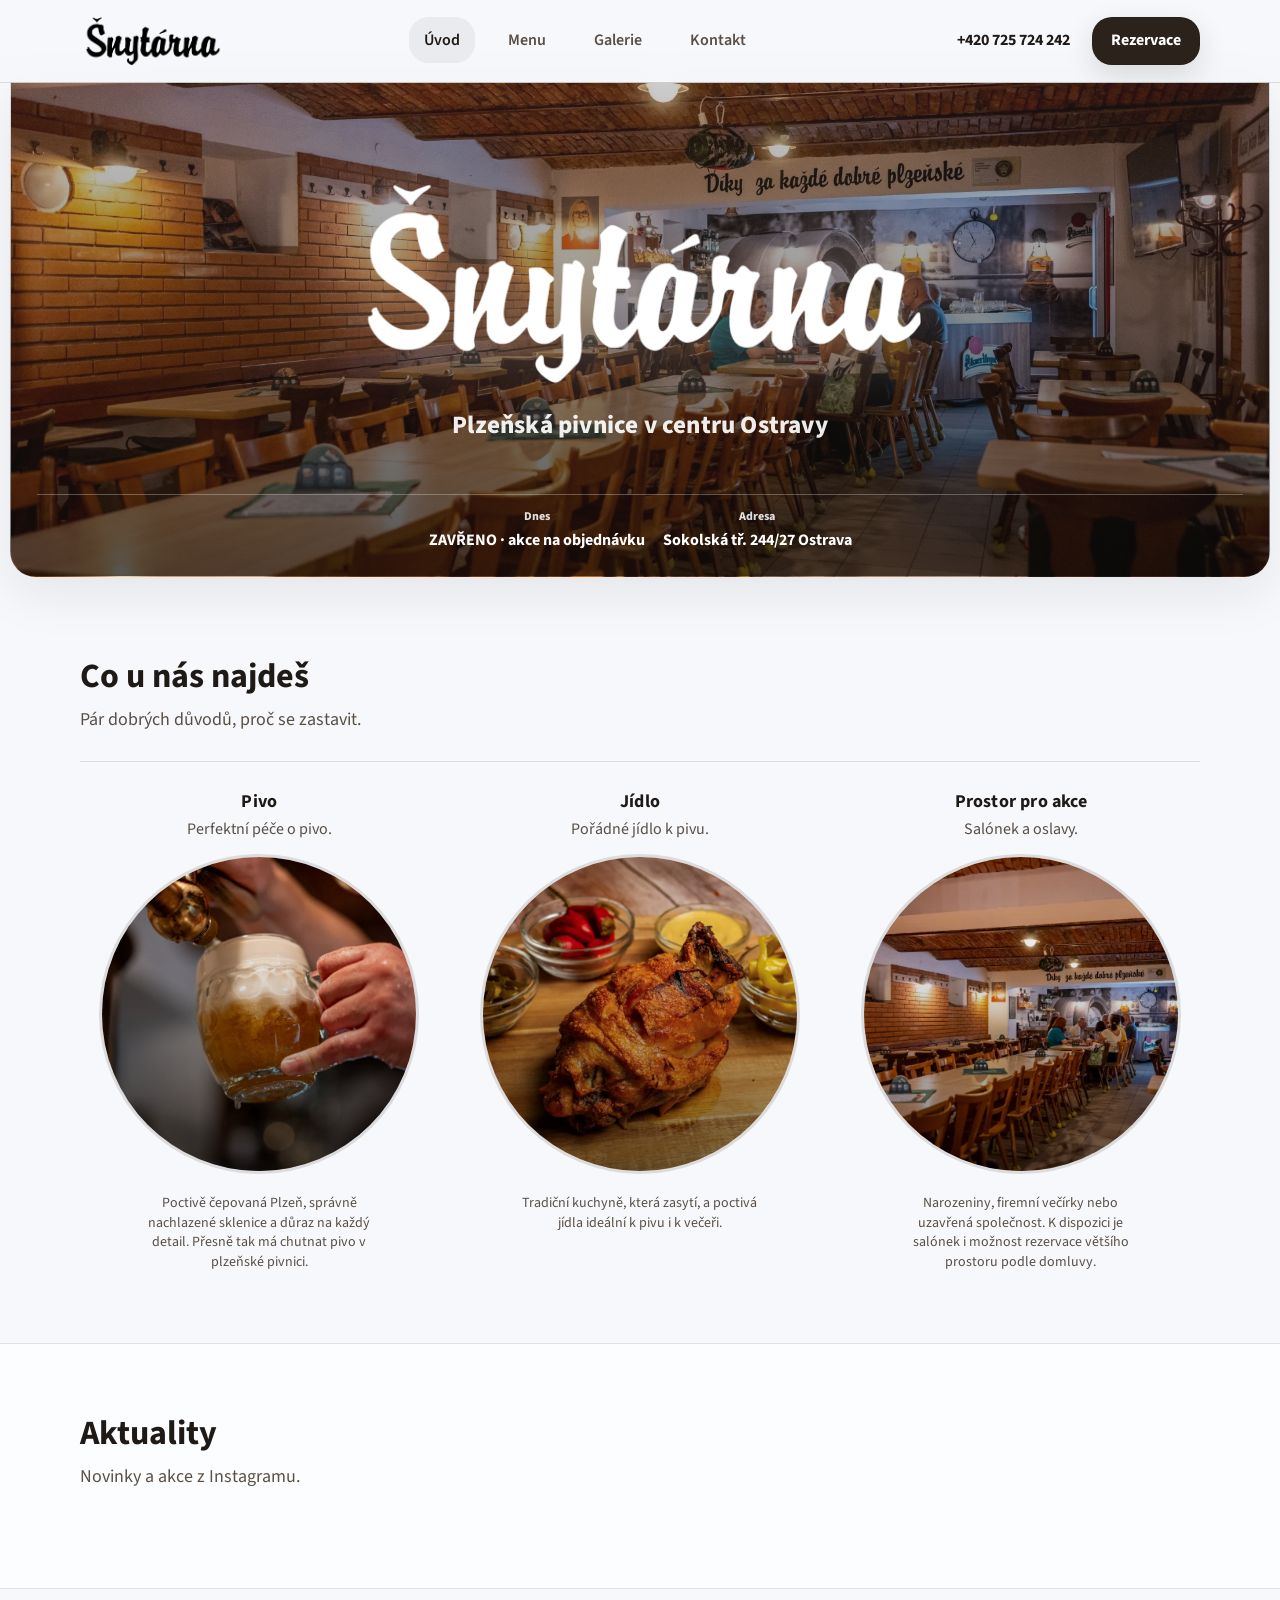
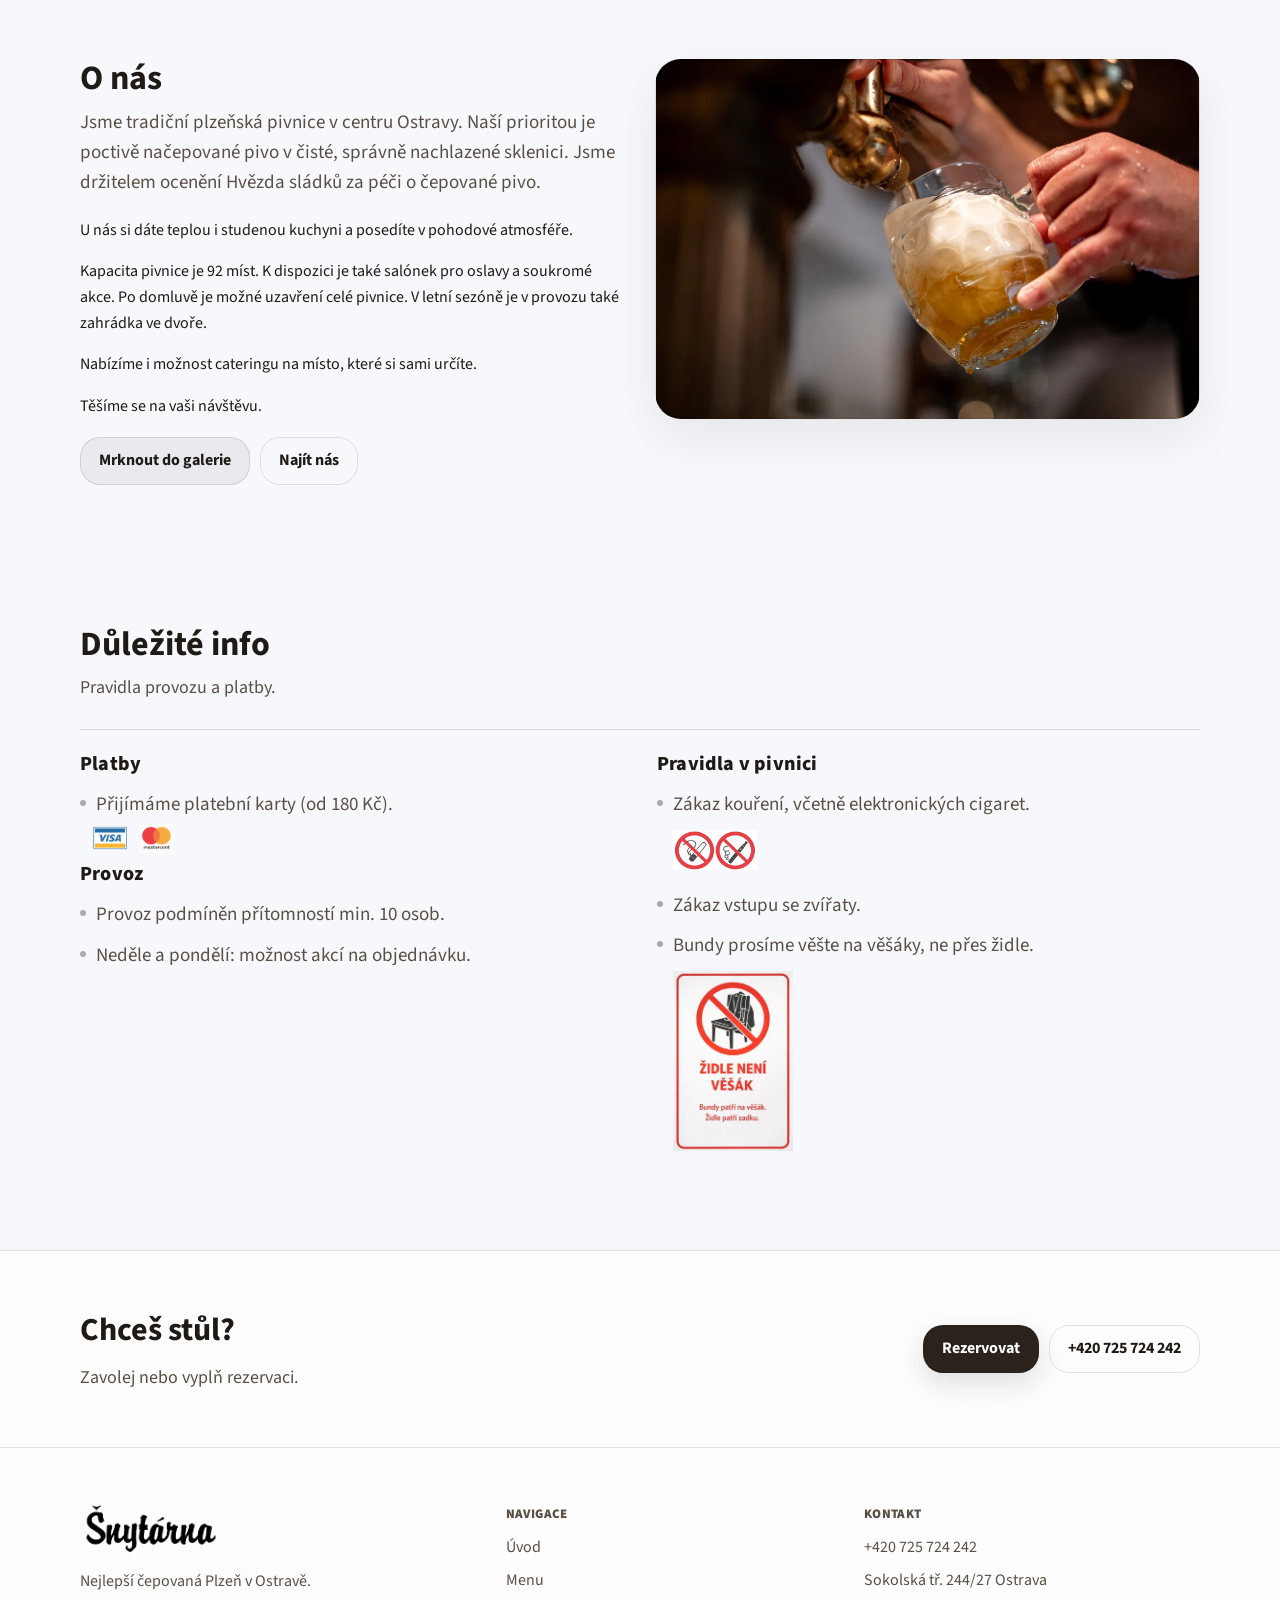
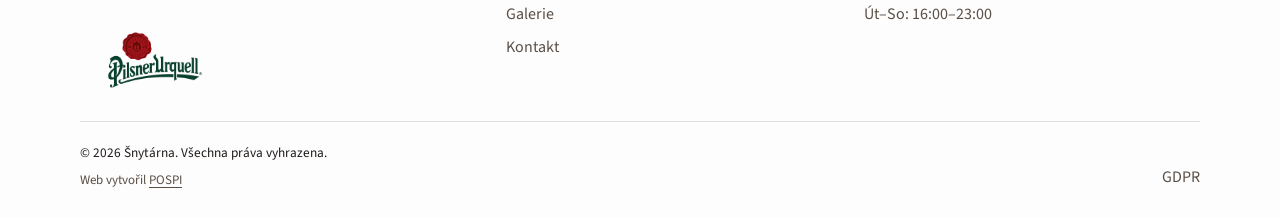
==== commit ee3c8996: "vylepsene menu, formular, uvodni foto" ====
--- a/index.html
+++ b/index.html
@@ -51,45 +51,50 @@
     />
 
     <script type="application/ld+json">
-{
-  "@context": "https://schema.org",
-  "@type": "Restaurant",
-  "name": "Šnytárna",
-  "url": "https://snytarna.cz/",
-  "image": "https://snytarna.cz/images/og-snytarna.jpg",
-  "description": "Plzeňská pivnice v centru Ostravy. Perfektní péče o pivo, poctivá česká kuchyně a možnost rezervace.",
-  "servesCuisine": ["Česká kuchyně", "Pivnice"],
-  "priceRange": "$$",
-  "telephone": "+420725724242",
-  "address": {
-    "@type": "PostalAddress",
-    "streetAddress": "Sokolská třída 244/27",
-    "addressLocality": "Ostrava",
-    "postalCode": "702 00",
-    "addressCountry": "CZ"
-  },
-  "geo": {
-    "@type": "GeoCoordinates",
-    "latitude": 49.83904393397254,
-    "longitude": 18.29249892379089
-  },
-  "openingHoursSpecification": [
-    {
-      "@type": "OpeningHoursSpecification",
-      "dayOfWeek": ["Tuesday","Wednesday","Thursday","Friday","Saturday"],
-      "opens": "16:00",
-      "closes": "23:00"
-    }
-  ],
-  "acceptsReservations": true,
-  "hasMenu": "https://snytarna.cz/menu.html",
-  "sameAs": [
-    "https://www.instagram.com/snytarna",
-    "https://www.facebook.com/snytarna"
-  ]
-}
-</script>
-
+      {
+        "@context": "https://schema.org",
+        "@type": "Restaurant",
+        "name": "Šnytárna",
+        "url": "https://snytarna.cz/",
+        "image": "https://snytarna.cz/images/og-snytarna.jpg",
+        "description": "Plzeňská pivnice v centru Ostravy. Perfektní péče o pivo, poctivá česká kuchyně a možnost rezervace.",
+        "servesCuisine": ["Česká kuchyně", "Pivnice"],
+        "priceRange": "$$",
+        "telephone": "+420725724242",
+        "address": {
+          "@type": "PostalAddress",
+          "streetAddress": "Sokolská třída 244/27",
+          "addressLocality": "Ostrava",
+          "postalCode": "702 00",
+          "addressCountry": "CZ"
+        },
+        "geo": {
+          "@type": "GeoCoordinates",
+          "latitude": 49.83904393397254,
+          "longitude": 18.29249892379089
+        },
+        "openingHoursSpecification": [
+          {
+            "@type": "OpeningHoursSpecification",
+            "dayOfWeek": [
+              "Tuesday",
+              "Wednesday",
+              "Thursday",
+              "Friday",
+              "Saturday"
+            ],
+            "opens": "16:00",
+            "closes": "23:00"
+          }
+        ],
+        "acceptsReservations": true,
+        "hasMenu": "https://snytarna.cz/menu.html",
+        "sameAs": [
+          "https://www.instagram.com/snytarna",
+          "https://www.facebook.com/snytarna"
+        ]
+      }
+    </script>
 
     <link rel="icon" type="image/x-icon" href="/favicon/favicon.ico" />
     <link
@@ -413,60 +418,65 @@
     </main>
 
     <footer class="site-footer">
-  <div class="container footer-grid">
-    <div>
-      <img
-        src="images/snytarna-logo-nav.svg"
-        alt="Šnytárna logo"
-        class="footer-logo"
-        loading="lazy"
-        decoding="async"
-      />
-      <p class="footer-text">Nejlepší čepovaná Plzeň v Ostravě.</p>
-      <img
-        src="images/pilsner.webp"
-        alt="Pilsner Urquell"
-        class="footer-pilsner"
-        loading="lazy"
-        decoding="async"
-      />
-    </div>
-
-    <div>
-      <h3 class="footer-title">Navigace</h3>
-      <ul class="footer-links">
-        <li><a href="/">Úvod</a></li>
-        <li><a href="/menu.html">Menu</a></li>
-        <li><a href="/galerie.html">Galerie</a></li>
-        <li><a href="/kontakt.html">Kontakt</a></li>
-      </ul>
-    </div>
-
-    <div>
-      <h3 class="footer-title">Kontakt</h3>
-      <ul class="footer-links">
-        <li><a href="tel:+420725724242">+420 725 724 242</a></li>
-        <li>Sokolská tř. 244/27 Ostrava</li>
-        <li>Út–So: 16:00–23:00</li>
-      </ul>
-    </div>
-  </div>
-
-  <div class="container footer-bottom">
-    <div class="footer-bottom-left">
-      <small>© <span id="year"></span> Šnytárna. Všechna práva vyhrazena.</small>
-      <small class="footer-credit">
-        Web vytvořil
-        <a href="https://pospiweb.cz" target="_blank" rel="noopener noreferrer">
-          POSPI
-        </a>
-      </small>
-    </div>
-    <div class="footer-legal">
-      <a href="/gdpr.html">GDPR</a>
-    </div>
-  </div>
-</footer>
-
+      <div class="container footer-grid">
+        <div>
+          <img
+            src="images/snytarna-logo-nav.svg"
+            alt="Šnytárna logo"
+            class="footer-logo"
+            loading="lazy"
+            decoding="async"
+          />
+          <p class="footer-text">Nejlepší čepovaná Plzeň v Ostravě.</p>
+          <img
+            src="images/pilsner.webp"
+            alt="Pilsner Urquell"
+            class="footer-pilsner"
+            loading="lazy"
+            decoding="async"
+          />
+        </div>
+
+        <div>
+          <h3 class="footer-title">Navigace</h3>
+          <ul class="footer-links">
+            <li><a href="/">Úvod</a></li>
+            <li><a href="/menu.html">Menu</a></li>
+            <li><a href="/galerie.html">Galerie</a></li>
+            <li><a href="/kontakt.html">Kontakt</a></li>
+          </ul>
+        </div>
+
+        <div>
+          <h3 class="footer-title">Kontakt</h3>
+          <ul class="footer-links">
+            <li><a href="tel:+420725724242">+420 725 724 242</a></li>
+            <li>Sokolská tř. 244/27 Ostrava</li>
+            <li>Út–So: 16:00–23:00</li>
+          </ul>
+        </div>
+      </div>
+
+      <div class="container footer-bottom">
+        <div class="footer-bottom-left">
+          <small
+            >© <span id="year"></span> Šnytárna. Všechna práva vyhrazena.</small
+          >
+          <small class="footer-credit">
+            Web vytvořil
+            <a
+              href="https://pospiweb.cz"
+              target="_blank"
+              rel="noopener noreferrer"
+            >
+              POSPI
+            </a>
+          </small>
+        </div>
+        <div class="footer-legal">
+          <a href="/gdpr.html">GDPR</a>
+        </div>
+      </div>
+    </footer>
   </body>
 </html>
--- a/styles.css
+++ b/styles.css
@@ -258,10 +258,8 @@
     border: 1px solid var(--line);
     background:
         linear-gradient(to bottom, rgba(255, 255, 255, .08), rgba(31, 26, 22, .55)),
-        image-set(
-            url("images/hero-1920.webp") type("image/webp"),
-            url("images/hero-1920.jpg") type("image/jpeg")
-        ) center/cover no-repeat;
+        image-set(url("images/hero-1920.webp") type("image/webp"),
+            url("images/hero-1920.jpg") type("image/jpeg")) center/cover no-repeat;
     min-height: clamp(360px, 55vh, 520px);
     box-shadow: var(--shadow-soft);
     overflow: hidden;
@@ -411,7 +409,7 @@
 }
 
 .feature-media--events {
-    --img: url("/images/zadni-nahled.webp");
+    --img: url("/images/interier-nahled.webp");
 }
 
 
@@ -878,6 +876,109 @@
     white-space: nowrap;
 }
 
+/* ===== MENU MODAL ===== */
+.menu-modal {
+    position: fixed;
+    inset: 0;
+    z-index: 9999;
+    display: none;
+}
+
+.menu-modal.is-open {
+    display: block;
+}
+
+.menu-modal__backdrop {
+    position: absolute;
+    inset: 0;
+    background: rgba(10, 10, 10, 0.55);
+}
+
+.menu-modal__dialog {
+    position: relative;
+    width: min(560px, calc(100vw - 28px));
+    margin: 10vh auto 0;
+    border-radius: 22px;
+    border: 1px solid rgba(31, 26, 22, 0.18);
+    background: rgba(255, 255, 255, 0.95);
+    box-shadow: 0 24px 70px rgba(0, 0, 0, 0.18);
+    overflow: hidden;
+}
+
+.menu-modal__close {
+    position: absolute;
+    top: 10px;
+    right: 10px;
+    width: 40px;
+    height: 40px;
+    border-radius: 14px;
+    border: 1px solid rgba(31, 26, 22, 0.14);
+    background: rgba(255, 255, 255, 0.9);
+    font-size: 26px;
+    line-height: 1;
+    cursor: pointer;
+}
+
+.menu-modal__media {
+    width: 100%;
+    aspect-ratio: 3 / 2;
+    background: rgba(31, 26, 22, 0.04);
+    max-height: 420px;
+}
+
+.menu-modal__media img {
+    width: 100%;
+    height: 100%;
+    object-fit: cover;
+    display: block;
+}
+
+.menu-modal__content {
+    padding: 16px 16px 18px;
+}
+
+.menu-modal__top {
+    display: flex;
+    justify-content: space-between;
+    gap: 14px;
+    align-items: center;
+    margin-bottom: 8px;
+}
+
+.menu-modal__weight {
+    color: var(--subtext);
+    font-weight: 700;
+}
+
+.menu-modal__price {
+    font-weight: 900;
+    color: var(--text);
+    white-space: nowrap;
+}
+
+.menu-modal__title {
+    margin: 0 0 8px;
+    font-size: 22px;
+    letter-spacing: -0.01em;
+}
+
+.menu-modal__desc {
+    margin: 0;
+    color: var(--subtext);
+    line-height: 1.65;
+}
+
+.food-item[role="button"] {
+    cursor: pointer;
+}
+
+.food-item[role="button"]:focus {
+    outline: none;
+    box-shadow: 0 0 0 4px rgba(184, 131, 47, 0.14);
+    border-radius: 16px;
+}
+
+
 /* =========================
    CONTACT PAGE
 ========================= */
@@ -1042,6 +1143,34 @@
     color: var(--text);
 }
 
+.contact-photo {
+    margin-top: 20px;
+    display: flex;
+    flex-direction: column;
+    align-items: flex-start;
+}
+
+.contact-photo img {
+    width: 100%;
+    max-width: 360px;
+    height: auto;
+    border-radius: 16px;
+    border: 1px solid var(--line);
+    box-shadow: var(--shadow-soft);
+    display: block;
+    transition: transform .2s ease;
+}
+
+.contact-photo img:hover {
+    transform: scale(1.03);
+}
+
+.contact-photo-caption {
+    font-size: 0.9rem;
+    color: var(--text-muted);
+    margin-top: 6px;
+}
+
 
 .reservation-section {
     padding: 70px 0;
@@ -1100,15 +1229,12 @@
     max-width: 100%;
     box-sizing: border-box;
 
-    /* iOS/Safari: donuť ho být “textovější” */
     -webkit-appearance: none;
     appearance: none;
 
-    /* zarovná výšku s ostatními */
     height: 50px;
     line-height: 1.2;
 
-    /* aby se vnitřní UI nerozjelo */
     padding-right: 12px;
 }
 
@@ -1377,154 +1503,151 @@
 
 /* ===== 404 PAGE ===== */
 
-.error-page{
-  display: flex;
-  min-height: 100vh;
-  background: linear-gradient(
-    to bottom,
-    rgba(255,255,255,.05),
-    rgba(31,26,22,.05)
-  );
-}
-
-.error-404{
-  flex: 1;
-  display: flex;
-  align-items: center;
-  justify-content: center;
-  padding: 40px 20px;
-  text-align: center;
-}
-
-.error-inner{
-  max-width: 720px;
-}
-
-.error-code{
-  font-size: clamp(80px, 14vw, 160px);
-  font-weight: 900;
-  letter-spacing: -0.03em;
-  color: rgba(31,26,22,.08);
-  line-height: 1;
-  margin-bottom: 10px;
-}
-
-.error-title{
-  font-size: clamp(28px, 5vw, 40px);
-  margin-bottom: 16px;
-}
-
-.error-text{
-  font-size: 18px;
-  color: var(--subtext);
-  margin-bottom: 28px;
-  line-height: 1.6;
-}
-
-.error-actions{
-  display: flex;
-  justify-content: center;
-  gap: 14px;
-  flex-wrap: wrap;
+.error-page {
+    display: flex;
+    min-height: 100vh;
+    background: linear-gradient(to bottom,
+            rgba(255, 255, 255, .05),
+            rgba(31, 26, 22, .05));
+}
+
+.error-404 {
+    flex: 1;
+    display: flex;
+    align-items: center;
+    justify-content: center;
+    padding: 40px 20px;
+    text-align: center;
+}
+
+.error-inner {
+    max-width: 720px;
+}
+
+.error-code {
+    font-size: clamp(80px, 14vw, 160px);
+    font-weight: 900;
+    letter-spacing: -0.03em;
+    color: rgba(31, 26, 22, .08);
+    line-height: 1;
+    margin-bottom: 10px;
+}
+
+.error-title {
+    font-size: clamp(28px, 5vw, 40px);
+    margin-bottom: 16px;
+}
+
+.error-text {
+    font-size: 18px;
+    color: var(--subtext);
+    margin-bottom: 28px;
+    line-height: 1.6;
+}
+
+.error-actions {
+    display: flex;
+    justify-content: center;
+    gap: 14px;
+    flex-wrap: wrap;
 }
 
 /* GDPR / legal page  */
 
 .legal {
-  padding: 44px 0 64px;
+    padding: 44px 0 64px;
 }
 
 .legal-container {
-  max-width: 980px;
+    max-width: 980px;
 }
 
 .legal-head {
-  margin-bottom: 26px;
+    margin-bottom: 26px;
 }
 
 .legal-kicker {
-  margin: 0 0 10px;
-  color: var(--subtext);
-  font-weight: 700;
-  letter-spacing: 0.02em;
-  text-transform: uppercase;
-  font-size: 13px;
+    margin: 0 0 10px;
+    color: var(--subtext);
+    font-weight: 700;
+    letter-spacing: 0.02em;
+    text-transform: uppercase;
+    font-size: 13px;
 }
 
 .legal-title {
-  margin: 0;
-  font-size: clamp(34px, 3.6vw, 56px);
-  line-height: 1.05;
-  letter-spacing: -0.03em;
+    margin: 0;
+    font-size: clamp(34px, 3.6vw, 56px);
+    line-height: 1.05;
+    letter-spacing: -0.03em;
 }
 
 .legal-lead {
-  margin: 12px 0 0;
-  max-width: 70ch;
-  color: var(--subtext);
-  font-size: 17px;
-  line-height: 1.7;
+    margin: 12px 0 0;
+    max-width: 70ch;
+    color: var(--subtext);
+    font-size: 17px;
+    line-height: 1.7;
 }
 
 .legal-card {
-  margin-top: 16px;
-  padding: 18px 18px;
-  border-radius: 18px;
-  border: 1px solid var(--line);
-  background: rgba(255, 255, 255, 0.7);
-  box-shadow: var(--shadow-tiny);
+    margin-top: 16px;
+    padding: 18px 18px;
+    border-radius: 18px;
+    border: 1px solid var(--line);
+    background: rgba(255, 255, 255, 0.7);
+    box-shadow: var(--shadow-tiny);
 }
 
 .legal-card h2 {
-  margin: 0 0 10px;
-  font-size: 20px;
-  letter-spacing: -0.01em;
+    margin: 0 0 10px;
+    font-size: 20px;
+    letter-spacing: -0.01em;
 }
 
 .legal-card p {
-  margin: 10px 0;
-  color: var(--text);
-  line-height: 1.75;
+    margin: 10px 0;
+    color: var(--text);
+    line-height: 1.75;
 }
 
 .legal-list {
-  margin: 10px 0 0;
-  padding-left: 18px;
+    margin: 10px 0 0;
+    padding-left: 18px;
 }
 
 .legal-list li {
-  margin: 6px 0;
-  color: var(--text);
-  line-height: 1.7;
+    margin: 6px 0;
+    color: var(--text);
+    line-height: 1.7;
 }
 
 .legal-note {
-  color: var(--subtext);
-  font-size: 15px;
+    color: var(--subtext);
+    font-size: 15px;
 }
 
 .legal-foot {
-  margin-top: 26px;
-  padding-top: 18px;
-  border-top: 1px solid var(--line);
-  display: flex;
-  justify-content: space-between;
-  gap: 14px;
-  flex-wrap: wrap;
-  align-items: center;
+    margin-top: 26px;
+    padding-top: 18px;
+    border-top: 1px solid var(--line);
+    display: flex;
+    justify-content: space-between;
+    gap: 14px;
+    flex-wrap: wrap;
+    align-items: center;
 }
 
 .legal-back {
-  color: var(--text);
-  text-decoration: underline;
-  text-underline-offset: 3px;
-  text-decoration-thickness: 1px;
-  font-weight: 700;
+    color: var(--text);
+    text-decoration: underline;
+    text-underline-offset: 3px;
+    text-decoration-thickness: 1px;
+    font-weight: 700;
 }
 
 .legal-updated {
-  margin: 0;
-  color: var(--subtext);
-  font-size: 14px;
-}
-
+    margin: 0;
+    color: var(--subtext);
+    font-size: 14px;
+}
--- a/css/responsive.css
+++ b/css/responsive.css
@@ -171,14 +171,26 @@
         min-height: 65vh;
         background:
             linear-gradient(to bottom, rgba(255, 255, 255, .10), rgba(15, 23, 42, .45)),
-            image-set(
-                url(../images/hero-768.webp) type("image/webp"),
-                url(../images/hero-768.jpg) type("image/jpeg")
-            ) center / cover no-repeat;
+            image-set(url(../images/hero-768.webp) type("image/webp"),
+                url(../images/hero-768.jpg) type("image/jpeg")) center / cover no-repeat;
     }
 
     .hero-card {
         padding-top: 0;
+    }
+
+    .menu-modal__dialog {
+        margin: 8vh auto 0;
+        width: min(520px, calc(100vw - 18px));
+        border-radius: 18px;
+    }
+
+    .menu-modal__content {
+        padding: 14px 14px 16px;
+    }
+
+    .menu-modal__title {
+        font-size: 20px;
     }
 
     .gallery-masonry {
@@ -205,4 +217,4 @@
     .legal-card h2 {
         font-size: 18px;
     }
-}
+}
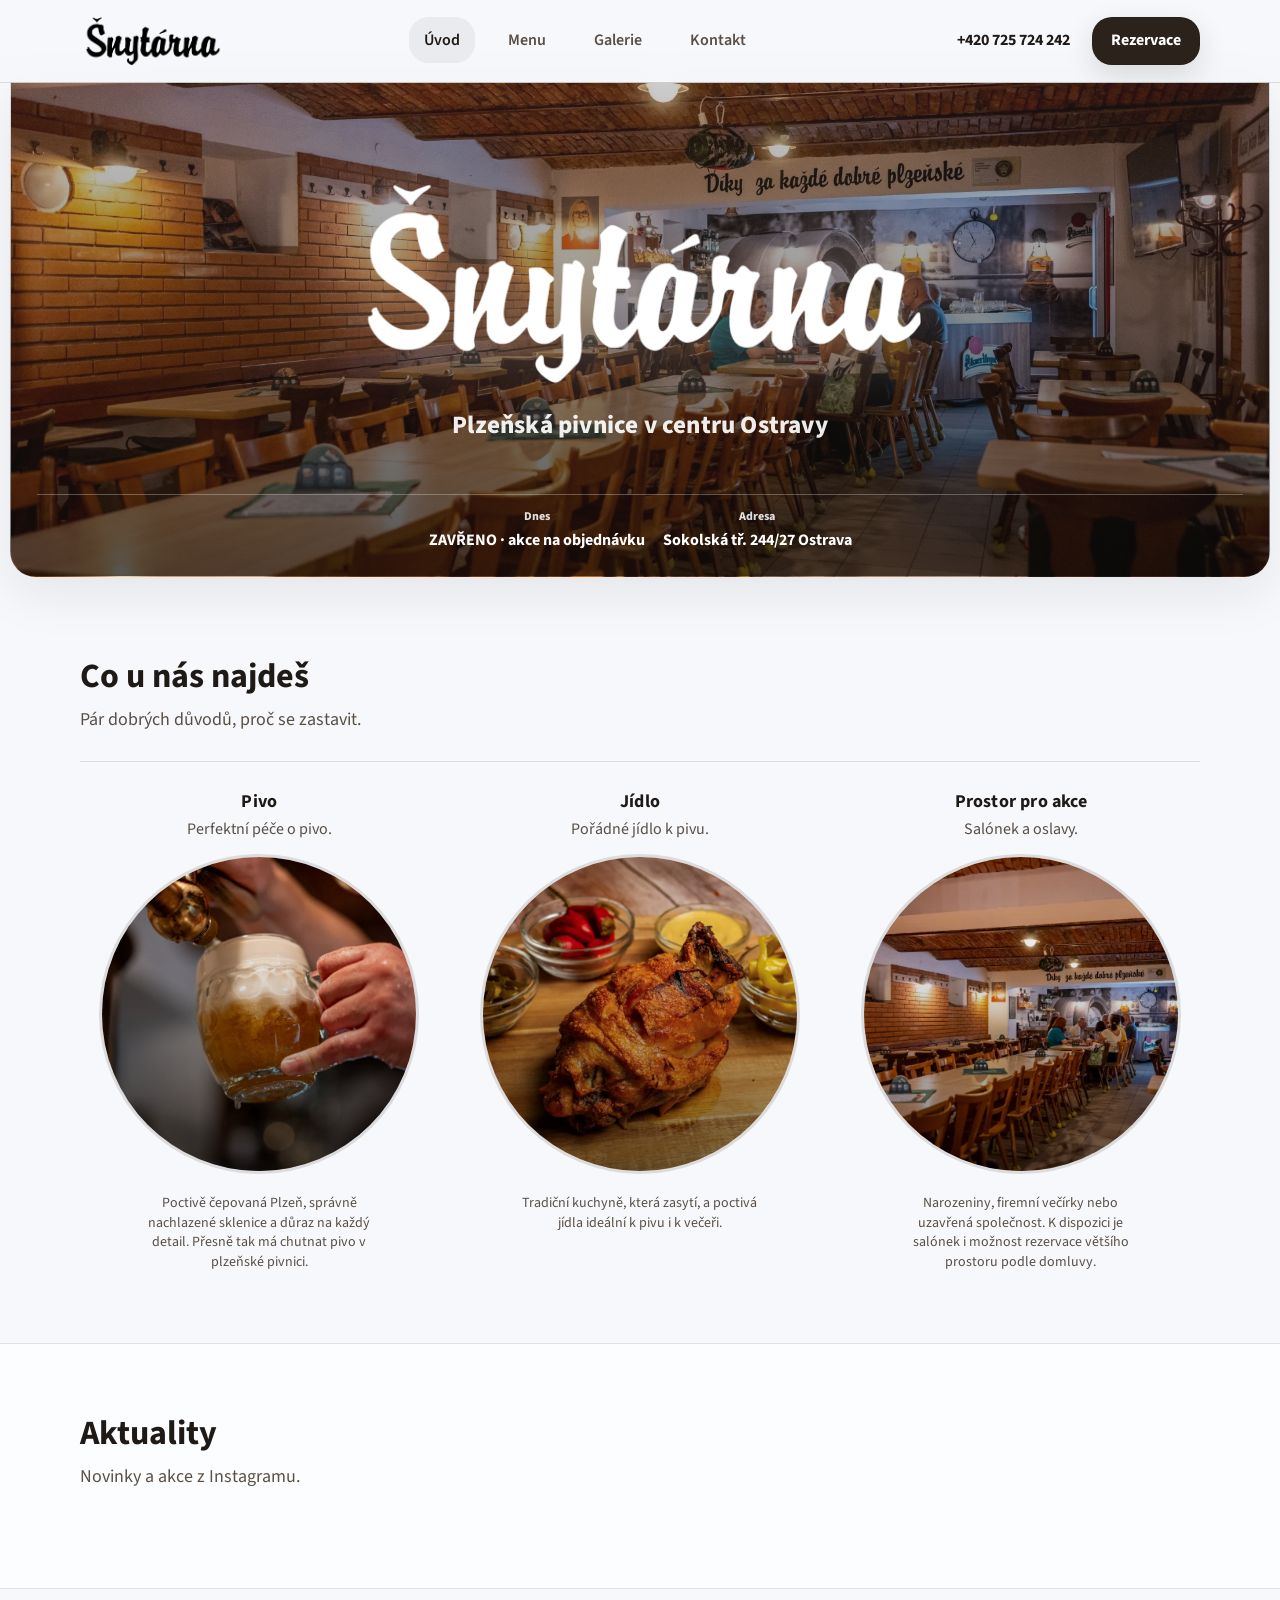
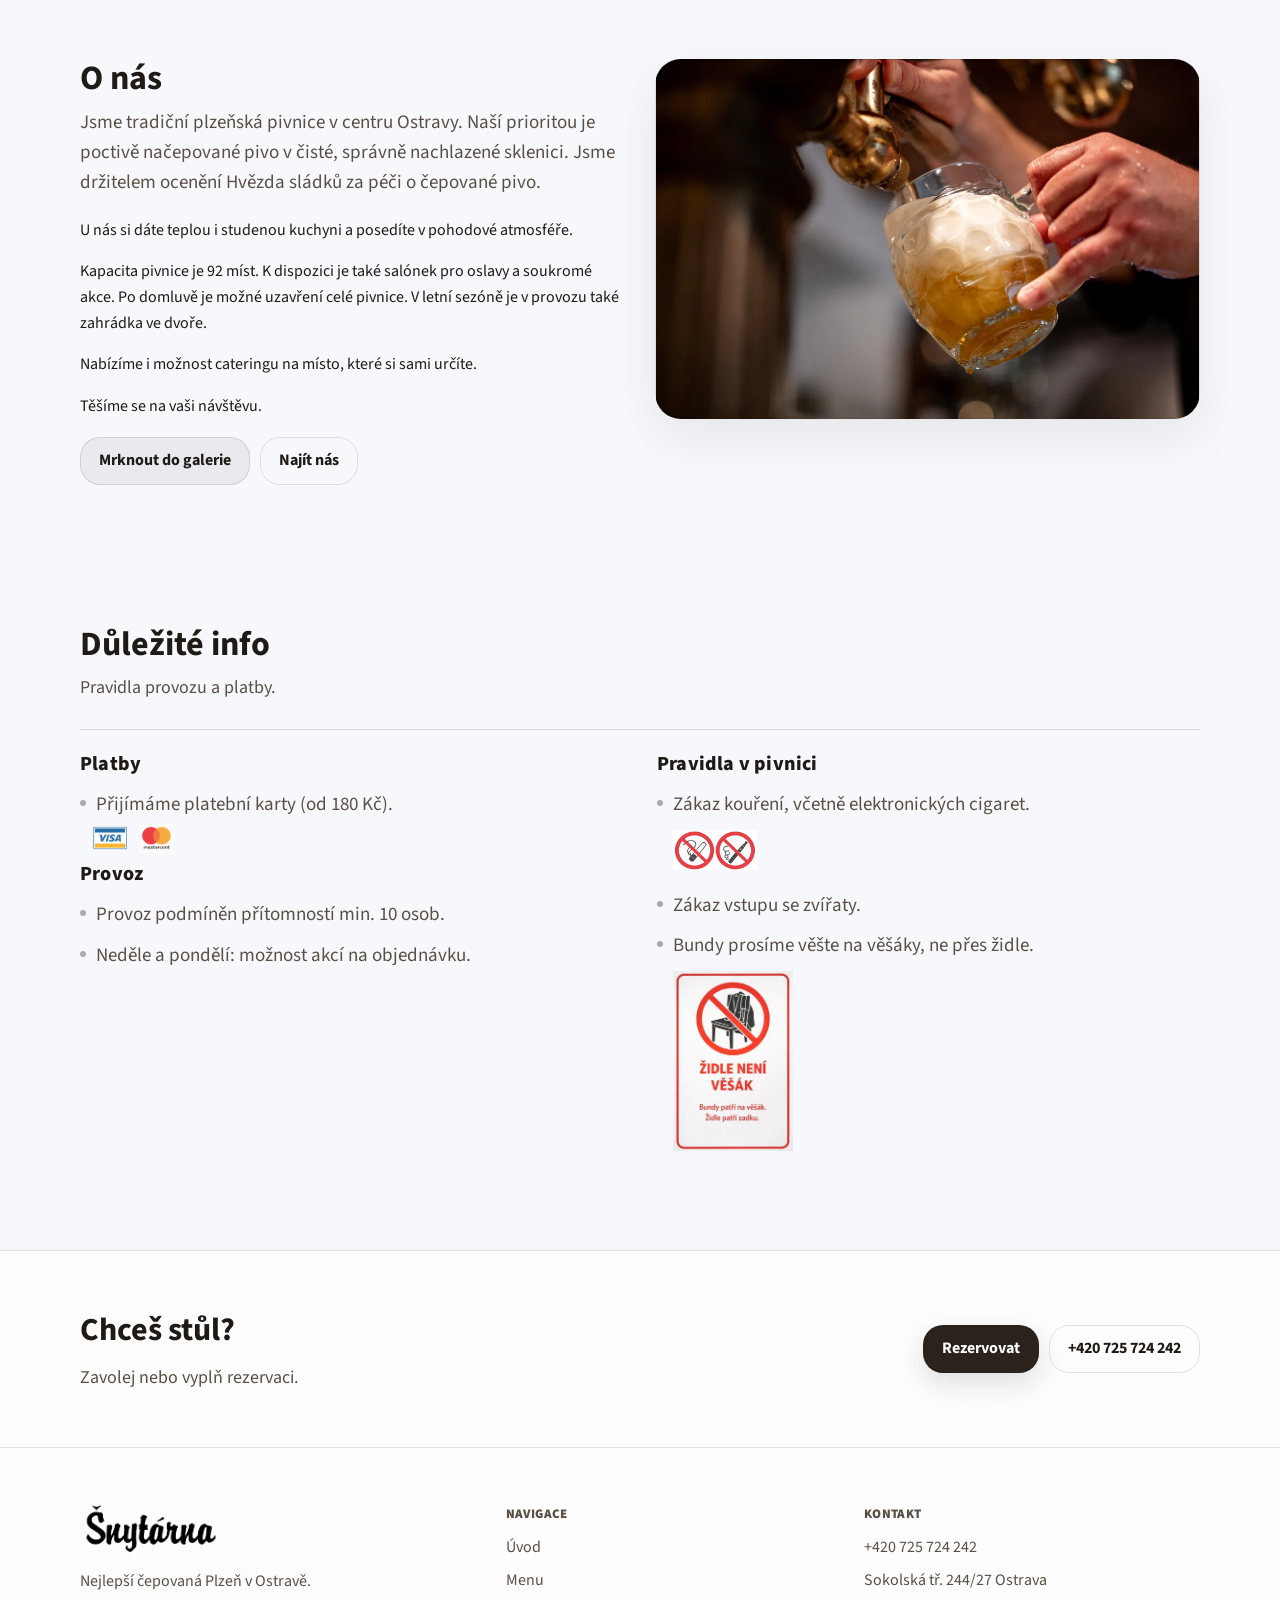
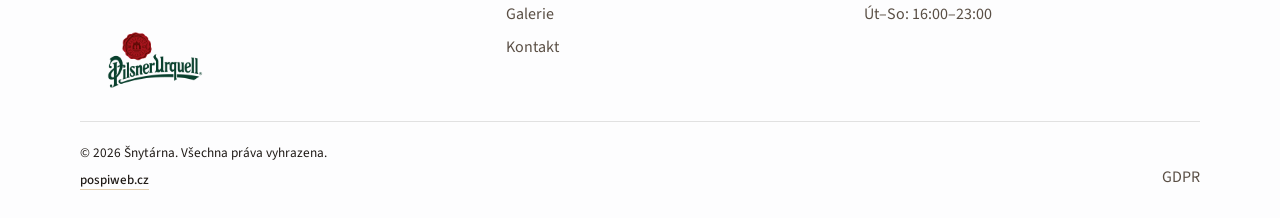
==== commit 9f16a9e4: "zrušní formuláře, footer odkaz" ====
--- a/index.html
+++ b/index.html
@@ -187,7 +187,7 @@
           >
             +420 725 724 242
           </a>
-          <a class="btn btn-primary" href="/kontakt.html#rezervace"
+          <a class="btn btn-primary" href="/kontakt.html"
             >Rezervace</a
           >
         </div>
@@ -406,7 +406,7 @@
             <p class="cta-text">Zavolej nebo vyplň rezervaci.</p>
           </div>
           <div class="cta-actions">
-            <a class="btn btn-primary" href="/kontakt.html#rezervace"
+            <a class="btn btn-primary" href="/kontakt.html"
               >Rezervovat</a
             >
             <a class="btn btn-ghost" href="tel:+420725724242"
@@ -463,13 +463,13 @@
             >© <span id="year"></span> Šnytárna. Všechna práva vyhrazena.</small
           >
           <small class="footer-credit">
-            Web vytvořil
             <a
+              class="pospi-link"
               href="https://pospiweb.cz"
               target="_blank"
               rel="noopener noreferrer"
             >
-              POSPI
+              pospiweb.cz
             </a>
           </small>
         </div>
--- a/styles.css
+++ b/styles.css
@@ -711,16 +711,43 @@
     color: var(--subtext);
 }
 
-.footer-credit a {
-    color: var(--subtext);
-    text-decoration: underline;
-    text-underline-offset: 3px;
-    transition: all 0.2s ease-in-out;
-}
-
-.footer-credit a:hover {
-    color: var(--text);
-    text-decoration: dotted underline;
+.pospi-link {
+    color: var(--text);
+    text-decoration: none;
+    font-size: 13px;
+    font-weight: 500;
+    position: relative;
+    display: inline-block;
+    line-height: 1.2;
+    padding-bottom: 1.5px;
+}
+
+.pospi-link::after,
+.pospi-link::before {
+    content: "";
+    position: absolute;
+    left: 0;
+    bottom: 0;
+    height: 1px;
+    pointer-events: none;
+}
+
+.pospi-link::after {
+    width: 100%;
+    background: rgba(184, 131, 47, 0.38);
+    z-index: 0;
+}
+
+.pospi-link::before {
+    width: 0;
+    background: var(--accent-2);
+    transition: width 0.35s ease;
+    z-index: 1;
+}
+
+.pospi-link:hover::before,
+.pospi-link:focus-visible::before {
+    width: 100%;
 }
 
 .footer-legal {
@@ -1650,4 +1677,4 @@
     margin: 0;
     color: var(--subtext);
     font-size: 14px;
-}+}
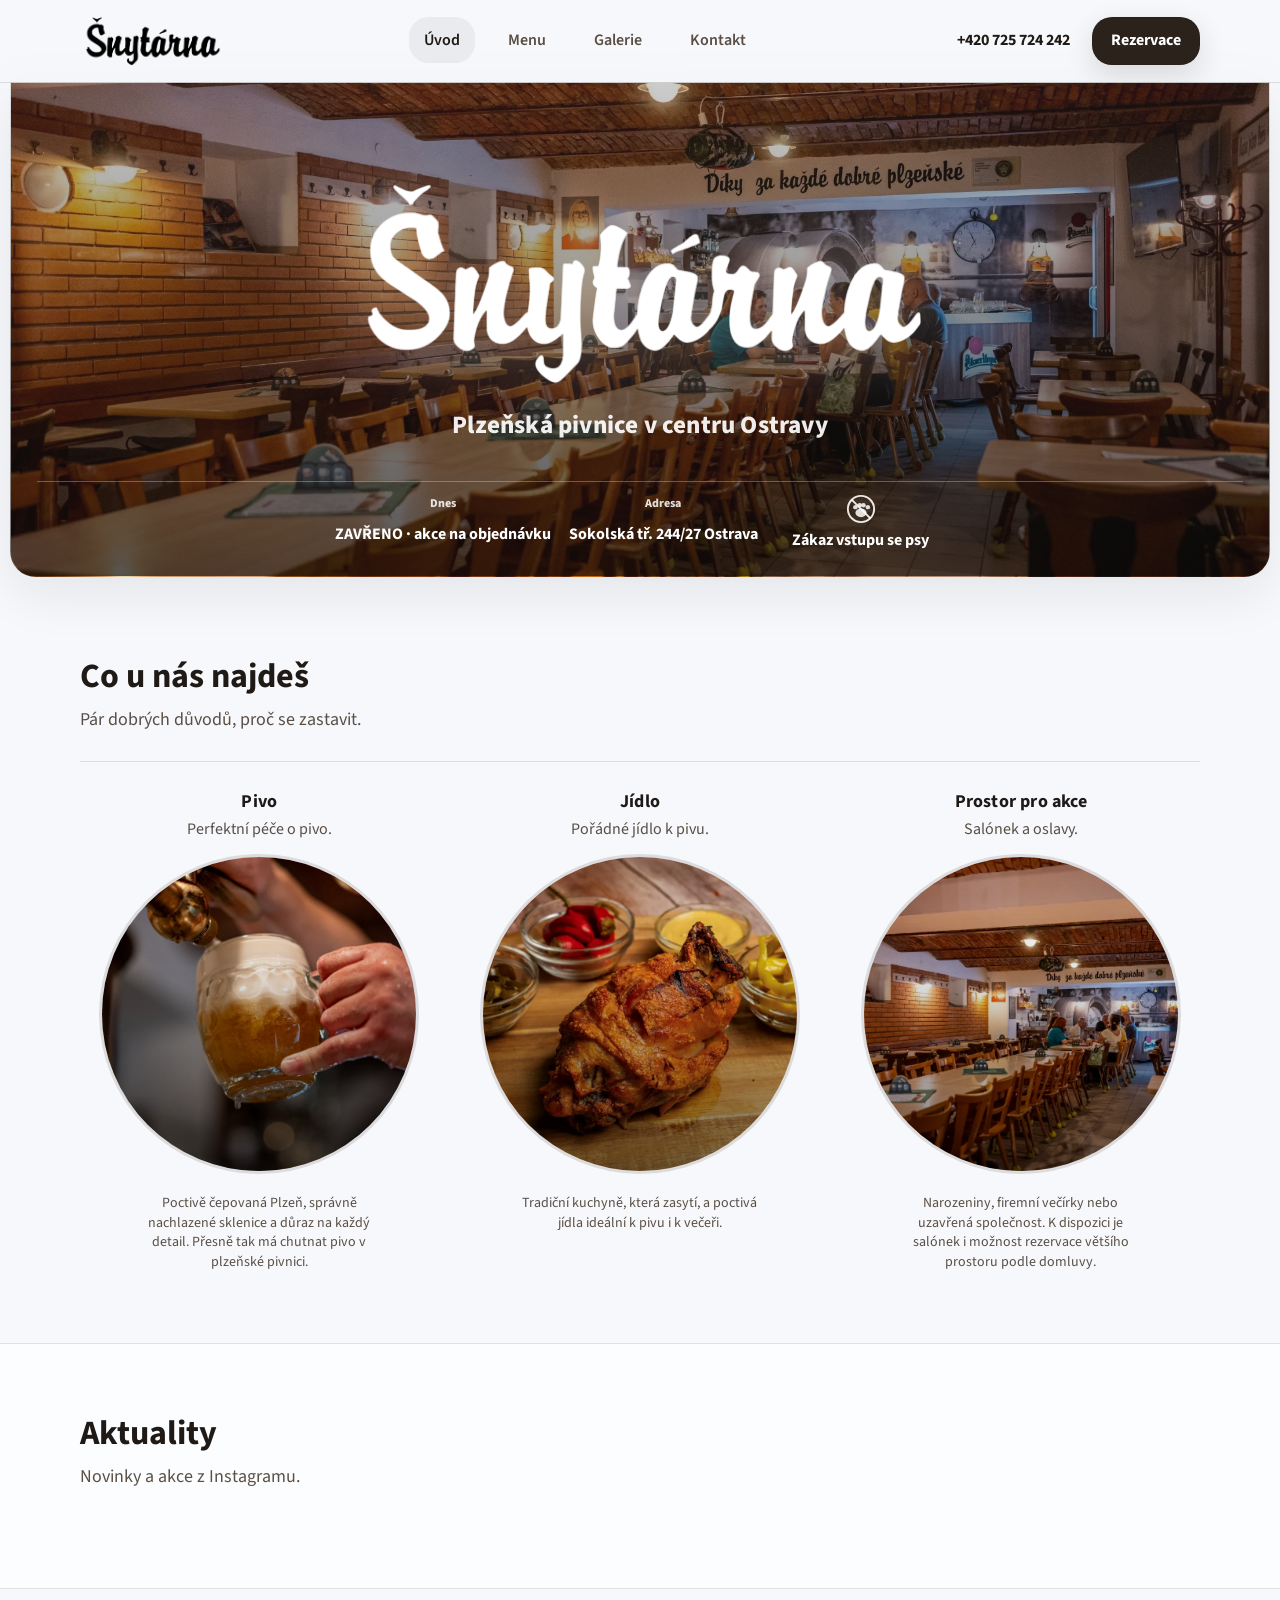
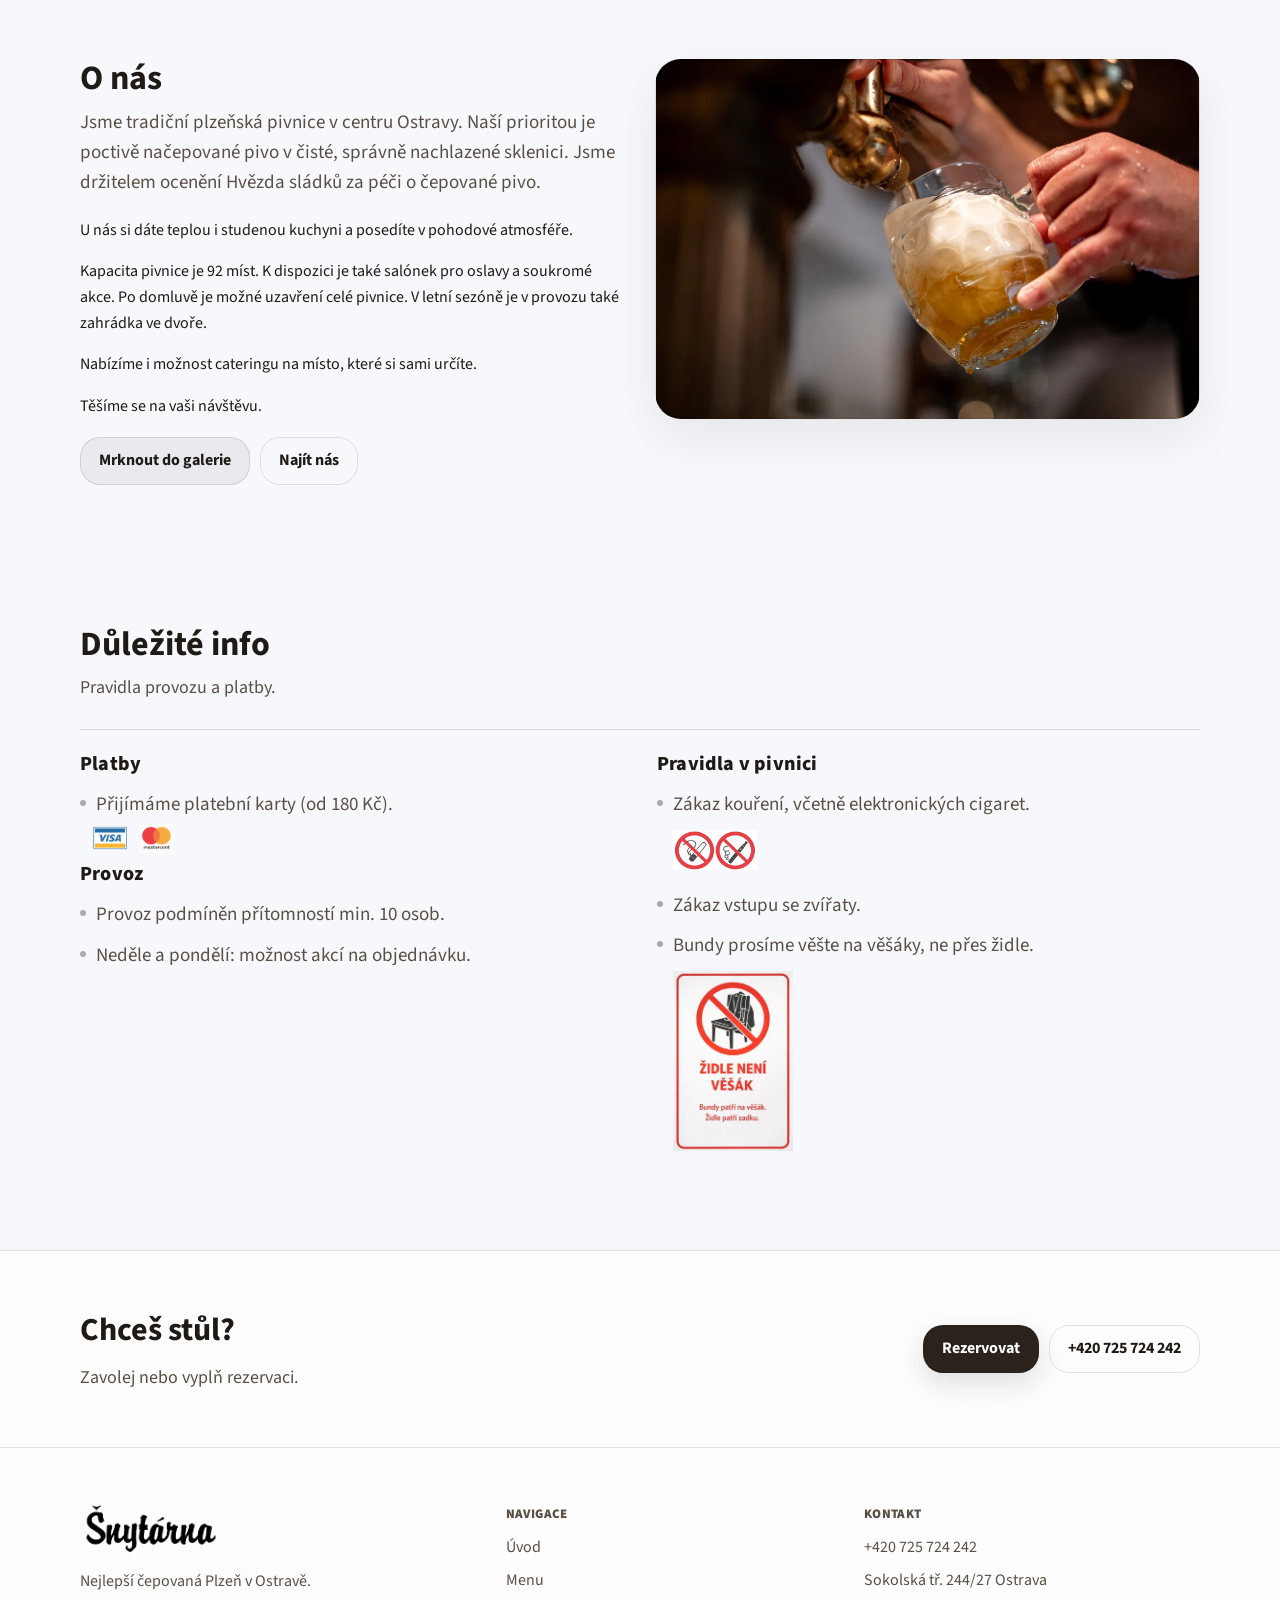
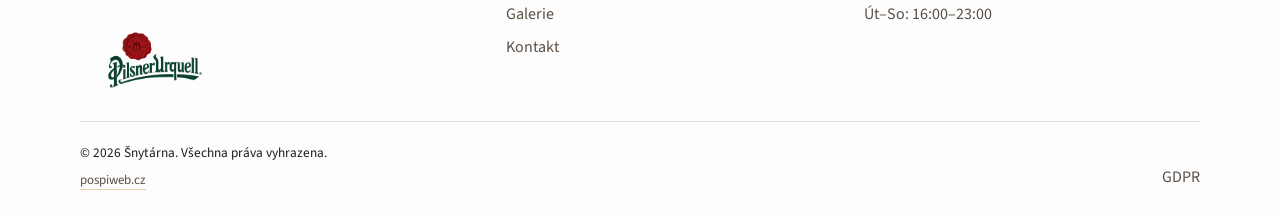
==== commit f74ee6b0: "přidán zákaz vstupu se psy do hero sekce Inline SVG ikona tlapky s přeškrtnutím + text "Zákaz vstupu" ====
--- a/index.html
+++ b/index.html
@@ -220,6 +220,18 @@
                   <span class="meta-label">Adresa</span>
                   <span class="meta-value">Sokolská tř. 244/27 Ostrava</span>
                 </div>
+                <div class="meta-item">
+                  <svg class="no-pets-icon" xmlns="http://www.w3.org/2000/svg" viewBox="0 0 24 24" width="30" height="30" aria-hidden="true">
+                    <ellipse cx="12" cy="15" rx="4.5" ry="3.5" fill="rgba(255,255,255,0.85)"/>
+                    <circle cx="7.5" cy="10.5" r="1.8" fill="rgba(255,255,255,0.85)"/>
+                    <circle cx="11" cy="9" r="1.8" fill="rgba(255,255,255,0.85)"/>
+                    <circle cx="14" cy="9" r="1.8" fill="rgba(255,255,255,0.85)"/>
+                    <circle cx="17.5" cy="10.5" r="1.8" fill="rgba(255,255,255,0.85)"/>
+                    <circle cx="12" cy="12" r="10.5" stroke="rgba(255,255,255,0.9)" stroke-width="1.5" fill="none"/>
+                    <line x1="4.5" y1="4.5" x2="19.5" y2="19.5" stroke="rgba(255,255,255,0.9)" stroke-width="1.5"/>
+                  </svg>
+                  <span class="meta-value">Zákaz vstupu se psy</span>
+                </div>
               </div>
             </div>
           </div>
--- a/styles.css
+++ b/styles.css
@@ -344,6 +344,11 @@
     font-weight: 700;
 }
 
+.no-pets-icon {
+    display: block;
+    margin: 0 auto 2px;
+}
+
 
 .section {
     padding: 70px 0;
@@ -712,10 +717,9 @@
 }
 
 .pospi-link {
-    color: var(--text);
     text-decoration: none;
     font-size: 13px;
-    font-weight: 500;
+    font-weight: 400;
     position: relative;
     display: inline-block;
     line-height: 1.2;
